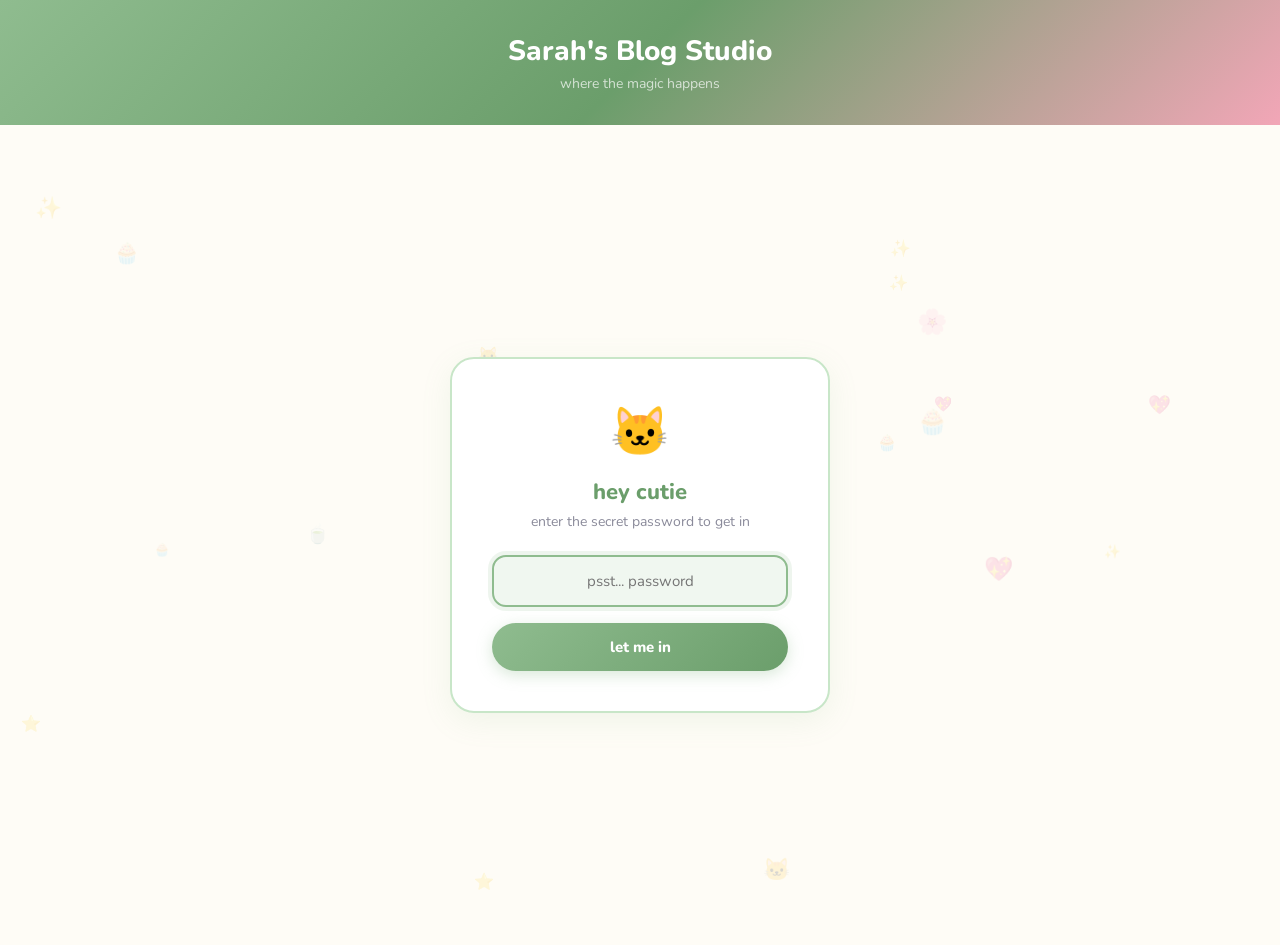
==== admin.html @ 0f9eb3f4 "Add admin CMS with AI-enhanced blog publishing Admin page with login gate, Quill editor, Claude-powe" ====
<!DOCTYPE html>
<html lang="en">
<head>
    <meta charset="UTF-8">
    <meta name="viewport" content="width=device-width, initial-scale=1.0">
    <title>Sarah's Blog Studio</title>
    <meta name="robots" content="noindex, nofollow">
    <link rel="preconnect" href="https://fonts.googleapis.com">
    <link rel="preconnect" href="https://fonts.gstatic.com" crossorigin>
    <link href="https://fonts.googleapis.com/css2?family=Nunito:wght@400;600;700;800&family=Playfair+Display:ital,wght@0,700;1,700&display=swap" rel="stylesheet">
    <link href="https://cdn.quilljs.com/1.3.7/quill.snow.css" rel="stylesheet">
    <style>
        :root {
            --matcha: #8fbc8f;
            --matcha-dark: #6b9e6b;
            --matcha-light: #c8e6c8;
            --matcha-cream: #f0f7f0;
            --pink: #f2a6b7;
            --pink-light: #fce4ec;
            --pink-dark: #e88da1;
            --cream: #fefcf6;
            --lavender: #d4c5f9;
            --lavender-light: #ede7fb;
            --text: #4a4a5a;
            --text-light: #8a8a9a;
            --white: #ffffff;
            --border: #e8e0d8;
            --font: 'Nunito', sans-serif;
        }
        * { margin: 0; padding: 0; box-sizing: border-box; }
        body {
            font-family: var(--font); background: var(--cream); color: var(--text);
            min-height: 100vh; overflow-x: hidden;
        }

        /* Sparkles */
        .sparkle {
            position: fixed; pointer-events: none; z-index: 9999;
            animation: sparkle-fall linear forwards;
        }
        @keyframes sparkle-fall {
            0% { opacity: 1; transform: translateY(0) rotate(0deg) scale(1); }
            100% { opacity: 0; transform: translateY(120px) rotate(360deg) scale(0); }
        }
        .sparkle-bg {
            position: fixed; top: 0; left: 0; width: 100%; height: 100%;
            pointer-events: none; z-index: 0; overflow: hidden;
        }
        .sparkle-bg span {
            position: absolute; font-size: 1rem; opacity: 0.15;
            animation: float 8s ease-in-out infinite;
        }
        @keyframes float {
            0%, 100% { transform: translateY(0) rotate(0deg); }
            50% { transform: translateY(-20px) rotate(10deg); }
        }

        /* Header */
        .admin-header {
            background: linear-gradient(135deg, var(--matcha) 0%, var(--matcha-dark) 50%, var(--pink) 100%);
            padding: 2rem 0; text-align: center; position: relative; z-index: 1;
        }
        .admin-header h1 {
            font-size: 1.75rem; color: var(--white); font-weight: 800;
        }
        .admin-header p { color: rgba(255,255,255,0.7); font-size: 0.875rem; margin-top: 0.25rem; }

        /* Steps */
        .steps {
            display: flex; justify-content: center; gap: 1.5rem;
            padding: 1.25rem 0; background: var(--white);
            border-bottom: 2px dashed var(--matcha-light); position: relative; z-index: 1;
        }
        .step-indicator {
            display: flex; align-items: center; gap: 0.5rem;
            font-size: 0.8125rem; font-weight: 700; color: var(--text-light);
            transition: all 0.4s ease;
        }
        .step-indicator.active { color: var(--matcha-dark); transform: scale(1.05); }
        .step-indicator.done { color: var(--pink-dark); }
        .step-num {
            width: 32px; height: 32px; border-radius: 50%;
            display: flex; align-items: center; justify-content: center;
            font-size: 0.9rem; transition: all 0.4s ease;
            background: var(--matcha-cream); color: var(--text-light);
        }
        .step-indicator.active .step-num {
            background: var(--matcha); color: var(--white);
            box-shadow: 0 0 12px rgba(143,188,143,0.5);
            animation: pulse-glow 2s ease-in-out infinite;
        }
        .step-indicator.done .step-num {
            background: var(--pink); color: var(--white);
        }
        @keyframes pulse-glow {
            0%, 100% { box-shadow: 0 0 12px rgba(143,188,143,0.3); }
            50% { box-shadow: 0 0 20px rgba(143,188,143,0.6); }
        }

        /* Form */
        .admin-form {
            max-width: 800px; margin: 2rem auto; padding: 0 1.5rem;
            position: relative; z-index: 1;
            animation: slide-up 0.5s ease-out;
        }
        @keyframes slide-up {
            from { opacity: 0; transform: translateY(20px); }
            to { opacity: 1; transform: translateY(0); }
        }

        .form-group { margin-bottom: 1.5rem; }
        .form-group label {
            display: block; font-size: 0.8125rem; font-weight: 800;
            color: var(--matcha-dark); text-transform: uppercase;
            letter-spacing: 0.08em; margin-bottom: 0.5rem;
        }
        .form-group input,
        .form-group textarea,
        .form-group select {
            width: 100%; padding: 0.85rem 1rem;
            border: 2px solid var(--border); border-radius: 14px;
            font-family: var(--font); font-size: 0.9375rem;
            color: var(--text); background: var(--white);
            transition: all 0.3s ease;
        }
        .form-group input:focus,
        .form-group textarea:focus {
            outline: none; border-color: var(--matcha);
            box-shadow: 0 0 0 4px rgba(143,188,143,0.15);
        }
        .form-group textarea { min-height: 80px; resize: vertical; }
        .form-group .hint { font-size: 0.75rem; color: var(--text-light); margin-top: 0.35rem; }

        .form-row { display: grid; grid-template-columns: 1fr 1fr; gap: 1rem; }

        /* Toggle */
        .toggle-group { display: flex; align-items: center; gap: 0.75rem; }
        .toggle { position: relative; width: 48px; height: 26px; }
        .toggle input { opacity: 0; width: 0; height: 0; }
        .toggle-slider {
            position: absolute; cursor: pointer; inset: 0;
            background: var(--border); border-radius: 100px; transition: 0.3s;
        }
        .toggle-slider::before {
            content: ''; position: absolute; height: 20px; width: 20px;
            left: 3px; bottom: 3px; background: var(--white);
            border-radius: 50%; transition: 0.3s;
            box-shadow: 0 2px 4px rgba(0,0,0,0.1);
        }
        .toggle input:checked + .toggle-slider { background: var(--pink); }
        .toggle input:checked + .toggle-slider::before { transform: translateX(22px); }
        .toggle-label { font-size: 0.875rem; font-weight: 700; color: var(--text); }

        /* Quill */
        .ql-container {
            font-family: var(--font); font-size: 1rem;
            min-height: 300px; border-radius: 0 0 14px 14px;
            border: 2px solid var(--border); border-top: none;
        }
        .ql-toolbar {
            border-radius: 14px 14px 0 0;
            border: 2px solid var(--border);
            background: var(--matcha-cream);
        }
        .ql-editor { min-height: 300px; }

        /* Buttons */
        .btn {
            display: inline-flex; align-items: center; justify-content: center; gap: 0.5rem;
            padding: 0.9rem 2rem; border-radius: 100px;
            font-family: var(--font); font-size: 0.9375rem;
            font-weight: 800; cursor: pointer; border: none;
            transition: all 0.3s cubic-bezier(0.34, 1.56, 0.64, 1);
            position: relative; overflow: hidden;
        }
        .btn::after {
            content: ''; position: absolute; inset: 0;
            background: linear-gradient(45deg, transparent 40%, rgba(255,255,255,0.2) 50%, transparent 60%);
            transform: translateX(-100%); transition: transform 0.6s;
        }
        .btn:hover::after { transform: translateX(100%); }

        .btn--primary {
            background: linear-gradient(135deg, var(--matcha) 0%, var(--matcha-dark) 100%);
            color: var(--white); box-shadow: 0 4px 15px rgba(143,188,143,0.35);
        }
        .btn--primary:hover {
            transform: translateY(-3px) scale(1.02);
            box-shadow: 0 8px 25px rgba(143,188,143,0.45);
        }
        .btn--primary:active { transform: translateY(-1px) scale(0.98); }
        .btn--primary:disabled { opacity: 0.5; cursor: not-allowed; transform: none !important; box-shadow: none; }

        .btn--secondary {
            background: var(--white); color: var(--text);
            border: 2px solid var(--border); box-shadow: 0 2px 8px rgba(0,0,0,0.04);
        }
        .btn--secondary:hover {
            border-color: var(--matcha); transform: translateY(-2px);
            box-shadow: 0 4px 12px rgba(0,0,0,0.06);
        }

        .btn--publish {
            background: linear-gradient(135deg, var(--pink) 0%, var(--pink-dark) 100%);
            color: var(--white); box-shadow: 0 4px 15px rgba(242,166,183,0.35);
        }
        .btn--publish:hover {
            transform: translateY(-3px) scale(1.02);
            box-shadow: 0 8px 25px rgba(242,166,183,0.45);
        }
        .btn--publish:disabled { opacity: 0.5; cursor: not-allowed; transform: none !important; box-shadow: none; }

        .form-actions { display: flex; gap: 1rem; margin-top: 2rem; margin-bottom: 3rem; }

        /* Status */
        .status {
            margin-top: 1rem; padding: 1rem 1.25rem; border-radius: 14px;
            font-size: 0.875rem; font-weight: 700; display: none;
            animation: slide-up 0.3s ease-out;
        }
        .status--success {
            display: block; background: var(--matcha-cream); color: var(--matcha-dark);
            border: 2px solid var(--matcha-light);
        }
        .status--error {
            display: block; background: var(--pink-light); color: #b5445a;
            border: 2px solid var(--pink);
        }
        .status--loading {
            display: block; background: var(--lavender-light); color: #6b5ab5;
            border: 2px solid var(--lavender);
        }
        .status--loading::before {
            content: ''; display: inline-block; width: 14px; height: 14px;
            border: 2px solid #6b5ab5; border-top-color: transparent;
            border-radius: 50%; margin-right: 0.5rem; vertical-align: middle;
            animation: spin 0.8s linear infinite;
        }
        @keyframes spin { to { transform: rotate(360deg); } }

        /* Preview */
        .preview-container {
            max-width: 1100px; margin: 2rem auto; padding: 0 1.5rem;
            position: relative; z-index: 1;
        }
        .preview-frame {
            width: 100%; height: 700px;
            border: 2px solid var(--border); border-radius: 20px;
            background: var(--white);
            box-shadow: 0 8px 30px rgba(0,0,0,0.06);
        }
        .revision-box {
            max-width: 800px; margin: 1.5rem auto; padding: 0 1.5rem;
            position: relative; z-index: 1;
        }
        .revision-box label {
            display: block; font-size: 0.8125rem; font-weight: 800;
            color: var(--matcha-dark); text-transform: uppercase;
            letter-spacing: 0.08em; margin-bottom: 0.5rem;
        }
        .revision-box textarea {
            width: 100%; padding: 0.85rem 1rem; min-height: 100px;
            border: 2px solid var(--border); border-radius: 14px;
            font-family: var(--font); font-size: 0.9375rem;
            color: var(--text); background: var(--white); resize: vertical;
        }
        .revision-box textarea:focus {
            outline: none; border-color: var(--matcha);
            box-shadow: 0 0 0 4px rgba(143,188,143,0.15);
        }
        .revision-actions {
            max-width: 800px; margin: 1rem auto 3rem; padding: 0 1.5rem;
            display: flex; gap: 1rem; align-items: center;
            position: relative; z-index: 1;
        }
        .revision-actions .spacer { flex: 1; }

        /* Published */
        .published-box {
            max-width: 500px; margin: 4rem auto; padding: 3rem;
            background: var(--white); border-radius: 24px;
            border: 2px solid var(--matcha-light); text-align: center;
            box-shadow: 0 8px 30px rgba(143,188,143,0.12);
            animation: pop-in 0.5s cubic-bezier(0.34, 1.56, 0.64, 1);
            position: relative; z-index: 1;
        }
        @keyframes pop-in {
            from { opacity: 0; transform: scale(0.8); }
            to { opacity: 1; transform: scale(1); }
        }
        .published-box .pub-emoji { font-size: 3rem; margin-bottom: 1rem; }
        .published-box h2 {
            font-family: var(--font); font-size: 1.5rem;
            color: var(--matcha-dark); font-weight: 800; margin-bottom: 0.5rem;
        }
        .published-box p { color: var(--text-light); margin-bottom: 1rem; line-height: 1.7; }
        .published-box a { color: var(--pink-dark); font-weight: 700; text-decoration: underline; }

        /* Login Gate */
        .login-gate {
            display: flex; align-items: center; justify-content: center;
            min-height: calc(100vh - 80px); position: relative; z-index: 1;
        }
        .login-box {
            max-width: 380px; width: 100%; padding: 2.5rem;
            background: var(--white); border-radius: 24px;
            border: 2px solid var(--matcha-light); text-align: center;
            box-shadow: 0 8px 30px rgba(143,188,143,0.12);
            animation: pop-in 0.6s cubic-bezier(0.34, 1.56, 0.64, 1);
        }
        .login-box .login-emoji { font-size: 3rem; margin-bottom: 0.75rem; }
        .login-box h2 {
            font-family: var(--font); font-size: 1.375rem;
            color: var(--matcha-dark); font-weight: 800; margin-bottom: 0.35rem;
        }
        .login-box p { color: var(--text-light); font-size: 0.875rem; margin-bottom: 1.5rem; }
        .login-box input {
            width: 100%; padding: 0.85rem 1rem; margin-bottom: 1rem;
            border: 2px solid var(--border); border-radius: 14px;
            font-family: var(--font); font-size: 0.9375rem;
            color: var(--text); background: var(--matcha-cream); text-align: center;
            transition: all 0.3s;
        }
        .login-box input:focus {
            outline: none; border-color: var(--matcha);
            box-shadow: 0 0 0 4px rgba(143,188,143,0.15);
        }
        .login-error {
            font-size: 0.8125rem; color: #b5445a; margin-bottom: 1rem;
            display: none; font-weight: 700;
            animation: shake 0.4s ease;
        }
        @keyframes shake {
            0%, 100% { transform: translateX(0); }
            25% { transform: translateX(-6px); }
            75% { transform: translateX(6px); }
        }

        .app-content { display: none; }

        /* Manage Posts */
        .manage-section {
            max-width: 800px; margin: 0 auto 3rem; padding: 0 1.5rem;
            position: relative; z-index: 1;
        }
        .manage-toggle {
            display: flex; align-items: center; gap: 0.5rem;
            font-size: 0.875rem; font-weight: 800; color: var(--text-light);
            cursor: pointer; background: none; border: none;
            font-family: var(--font); padding: 0.5rem 0;
            transition: color 0.3s;
        }
        .manage-toggle:hover { color: var(--pink-dark); }
        .manage-toggle .arrow { transition: transform 0.3s; display: inline-block; }
        .manage-toggle.open .arrow { transform: rotate(90deg); }
        .manage-panel { display: none; margin-top: 1rem; }
        .manage-panel.open { display: block; animation: slide-up 0.3s ease-out; }
        .post-list { list-style: none; }
        .post-item {
            display: flex; align-items: center; justify-content: space-between;
            padding: 0.85rem 1.25rem; margin-bottom: 0.5rem;
            background: var(--white); border: 2px solid var(--border);
            border-radius: 14px; transition: all 0.2s;
        }
        .post-item:hover { border-color: var(--pink); }
        .post-item__name {
            font-size: 0.875rem; font-weight: 700; color: var(--text);
        }
        .post-item__delete {
            background: none; border: none; cursor: pointer;
            font-size: 0.8rem; font-weight: 800; color: var(--text-light);
            font-family: var(--font); padding: 0.4rem 0.8rem;
            border-radius: 100px; transition: all 0.3s;
        }
        .post-item__delete:hover {
            background: var(--pink-light); color: #b5445a;
        }
        .manage-status {
            margin-top: 0.75rem; font-size: 0.8125rem;
            font-weight: 700; color: var(--text-light);
        }

        @media (max-width: 640px) {
            .form-row { grid-template-columns: 1fr; }
            .admin-form, .revision-box, .revision-actions { padding: 0 1rem; }
            .steps { gap: 0.75rem; padding: 1rem 0.5rem; }
            .step-indicator span:not(.step-num) { display: none; }
            .preview-frame { height: 500px; }
            .login-box { margin: 0 1rem; }
        }
    </style>
</head>
<body>

<!-- Floating sparkle background -->
<div class="sparkle-bg" id="sparkle-bg"></div>

<header class="admin-header">
    <h1>Sarah's Blog Studio</h1>
    <p>where the magic happens</p>
</header>

<!-- Login Gate -->
<div id="login-gate" class="login-gate">
    <div class="login-box">
        <div class="login-emoji">🐱</div>
        <h2>hey cutie</h2>
        <p>enter the secret password to get in</p>
        <input type="password" id="login-password" placeholder="psst... password" autofocus>
        <p class="login-error" id="login-error">nope, try again bestie</p>
        <button class="btn btn--primary" id="loginBtn" style="width:100%;">let me in</button>
    </div>
</div>

<!-- App (hidden until login) -->
<div class="app-content" id="app-content">

<div class="steps">
    <div class="step-indicator active" id="step1-ind">
        <span class="step-num">🍵</span>
        <span>Write</span>
    </div>
    <div class="step-indicator" id="step2-ind">
        <span class="step-num">🧁</span>
        <span>Preview &amp; Revise</span>
    </div>
    <div class="step-indicator" id="step3-ind">
        <span class="step-num">✨</span>
        <span>Published</span>
    </div>
</div>

<!-- STEP 1: Input Form -->
<div id="step-form" class="admin-form">
    <div class="form-group">
        <label for="title">article title 🍵</label>
        <input type="text" id="title" placeholder="e.g., Why Internal Controls Matter More Than Ever">
    </div>

    <div class="form-row">
        <div class="form-group">
            <label for="slug">url slug 🔗</label>
            <input type="text" id="slug" placeholder="auto-generated-from-title">
            <p class="hint">Auto-generated from title. Edit if needed.</p>
        </div>
        <div class="form-group">
            <label for="date">date 📅</label>
            <input type="text" id="date" placeholder="e.g., March 2026 or 2026">
        </div>
    </div>

    <div class="form-group">
        <label>article content 🐱</label>
        <div id="editor"></div>
    </div>

    <div class="form-group">
        <div class="toggle-group">
            <label class="toggle">
                <input type="checkbox" id="featured">
                <span class="toggle-slider"></span>
            </label>
            <span class="toggle-label">⭐ Mark as Featured</span>
        </div>
    </div>

    <div class="form-actions">
        <button class="btn btn--primary" id="generateBtn">✨ Generate Preview</button>
    </div>

    <div id="generate-status" class="status"></div>
</div>

<!-- STEP 2: Preview & Revise -->
<div id="step-preview" style="display:none;">
    <div class="preview-container">
        <iframe id="preview-frame" class="preview-frame"></iframe>
    </div>

    <div class="revision-box">
        <label for="excerpt">excerpt (auto-generated — edit if u want) 📝</label>
        <textarea id="excerpt" rows="2" placeholder="Summary for the blog listing page..."></textarea>
        <br><br>
        <label for="metaDesc">meta description (auto-generated) 🔍</label>
        <textarea id="metaDesc" rows="2" placeholder="SEO description for search engines..."></textarea>
        <br><br>
        <label for="feedback">request changes 🧁</label>
        <textarea id="feedback" placeholder="e.g., &quot;Move the stats banner lower&quot;, &quot;Change the bar chart title&quot;, &quot;Add a blockquote after paragraph 3&quot;..."></textarea>
    </div>

    <div class="revision-actions">
        <button class="btn btn--secondary" id="backBtn">← Back</button>
        <button class="btn btn--primary" id="reviseBtn">🔄 Revise</button>
        <span class="spacer"></span>
        <button class="btn btn--publish" id="publishBtn">🚀 Publish</button>
    </div>

    <div id="revise-status" class="status" style="max-width:800px;margin:0 auto 2rem;padding-left:1.5rem;padding-right:1.5rem;"></div>
</div>

<!-- STEP 3: Published -->
<div id="step-published" style="display:none;">
    <div class="published-box">
        <div class="pub-emoji">🎉🐱✨</div>
        <h2>yay it's live!</h2>
        <p>your article is being deployed right meow. give it about 30 seconds.</p>
        <p id="published-link"></p>
        <br>
        <button class="btn btn--primary" id="newPostBtn">🍵 Write Another</button>
    </div>
</div>

<!-- Manage Posts -->
<div class="manage-section" id="manage-section">
    <button class="manage-toggle" id="manageToggle">
        <span class="arrow">▶</span> 🗑️ Manage Existing Posts
    </button>
    <div class="manage-panel" id="managePanel">
        <ul class="post-list" id="postList"></ul>
        <p class="manage-status" id="manage-status"></p>
    </div>
</div>

</div><!-- /app-content -->

<script src="https://cdn.quilljs.com/1.3.7/quill.min.js"></script>
<script>
// Floating background sparkles
(function() {
    var bg = document.getElementById('sparkle-bg');
    var icons = ['✨','🐱','🍵','🧁','💖','🌸','⭐','🎀'];
    for (var i = 0; i < 25; i++) {
        var s = document.createElement('span');
        s.textContent = icons[Math.floor(Math.random() * icons.length)];
        s.style.left = Math.random() * 100 + '%';
        s.style.top = Math.random() * 100 + '%';
        s.style.animationDelay = (Math.random() * 8) + 's';
        s.style.animationDuration = (6 + Math.random() * 6) + 's';
        s.style.fontSize = (0.8 + Math.random() * 0.8) + 'rem';
        bg.appendChild(s);
    }
})();

// Click sparkle burst
document.addEventListener('click', function(e) {
    var icons = ['✨','💖','⭐','🌸'];
    for (var i = 0; i < 5; i++) {
        var s = document.createElement('span');
        s.className = 'sparkle';
        s.textContent = icons[Math.floor(Math.random() * icons.length)];
        s.style.left = (e.clientX + (Math.random() - 0.5) * 40) + 'px';
        s.style.top = (e.clientY + (Math.random() - 0.5) * 40) + 'px';
        s.style.fontSize = (0.7 + Math.random() * 0.6) + 'rem';
        s.style.animationDuration = (0.6 + Math.random() * 0.8) + 's';
        document.body.appendChild(s);
        setTimeout(function(el) { el.remove(); }, 1500, s);
    }
});

var quill = new Quill('#editor', {
    theme: 'snow',
    placeholder: 'paste or write your article content here...',
    modules: {
        toolbar: [
            [{ header: [2, 3, false] }],
            ['bold', 'italic'],
            [{ list: 'ordered' }, { list: 'bullet' }],
            ['blockquote'],
            ['clean']
        ]
    }
});

// State
var currentBodyHtml = '';
var adminPassword = '';

// Login gate
document.getElementById('loginBtn').addEventListener('click', doLogin);
document.getElementById('login-password').addEventListener('keydown', function(e) {
    if (e.key === 'Enter') doLogin();
});

async function doLogin() {
    var pw = document.getElementById('login-password').value;
    var errEl = document.getElementById('login-error');
    var btn = document.getElementById('loginBtn');
    if (!pw) return;

    btn.disabled = true;
    btn.textContent = '🐱 checking...';
    errEl.style.display = 'none';

    try {
        var res = await fetch('/api/login', {
            method: 'POST',
            headers: { 'Content-Type': 'application/json' },
            body: JSON.stringify({ password: pw })
        });

        if (res.ok) {
            adminPassword = pw;
            document.getElementById('login-gate').style.display = 'none';
            document.getElementById('app-content').style.display = 'block';
        } else {
            errEl.style.display = '';
            document.getElementById('login-password').value = '';
            document.getElementById('login-password').focus();
        }
    } catch (err) {
        errEl.textContent = 'connection error, try again babe';
        errEl.style.display = '';
    }

    btn.disabled = false;
    btn.textContent = 'let me in';
}

// Auto-generate slug
document.getElementById('title').addEventListener('input', function(e) {
    document.getElementById('slug').value = e.target.value
        .toLowerCase()
        .replace(/[^a-z0-9\s-]/g, '')
        .replace(/\s+/g, '-')
        .replace(/-+/g, '-')
        .replace(/^-|-$/g, '')
        .substring(0, 60);
});

// Show/hide steps
function showStep(step) {
    document.getElementById('step-form').style.display = step === 1 ? '' : 'none';
    document.getElementById('step-preview').style.display = step === 2 ? '' : 'none';
    document.getElementById('step-published').style.display = step === 3 ? '' : 'none';

    var s1 = document.getElementById('step1-ind');
    var s2 = document.getElementById('step2-ind');
    var s3 = document.getElementById('step3-ind');

    s1.className = 'step-indicator' + (step === 1 ? ' active' : ' done');
    s2.className = 'step-indicator' + (step === 2 ? ' active' : (step > 2 ? ' done' : ''));
    s3.className = 'step-indicator' + (step === 3 ? ' active' : '');
    window.scrollTo({ top: 0, behavior: 'smooth' });
}

// Build preview HTML for iframe
function buildPreviewHtml(bodyContent) {
    var title = document.getElementById('title').value.trim();
    var date = document.getElementById('date').value.trim();
    var excerpt = (document.getElementById('excerpt').value || '').trim();

    return '<!DOCTYPE html><html lang="en"><head>' +
        '<meta charset="UTF-8"><meta name="viewport" content="width=device-width, initial-scale=1.0">' +
        '<link rel="preconnect" href="https://fonts.googleapis.com">' +
        '<link rel="preconnect" href="https://fonts.gstatic.com" crossorigin>' +
        '<link href="https://fonts.googleapis.com/css2?family=DM+Sans:wght@400;500;600;700&family=Playfair+Display:ital,wght@0,700;0,800;0,900;1,700&display=swap" rel="stylesheet">' +
        '<link rel="stylesheet" href="/styles.css">' +
        '<link rel="stylesheet" href="/blog.css">' +
        '</head><body>' +
        '<header class="article-header">' +
        '<div class="container">' +
        '<span class="article-header__date">' + date + '</span>' +
        '<h1 class="article-header__title">' + title + '</h1>' +
        '<p class="article-header__subtitle">' + excerpt + '</p>' +
        '</div></header>' +
        '<article class="article"><div class="container article__container">' +
        bodyContent +
        '</div></article>' +
        '<script>' +
        'var observer = new IntersectionObserver(function(entries) {' +
        '  entries.forEach(function(entry) {' +
        '    if (entry.isIntersecting) { entry.target.classList.add("animated"); observer.unobserve(entry.target); }' +
        '  });' +
        '}, { threshold: 0.3 });' +
        'document.querySelectorAll(".stat-ring, .bar-chart").forEach(function(el) { observer.observe(el); });' +
        '<\/script>' +
        '</body></html>';
}

function updatePreview() {
    var iframe = document.getElementById('preview-frame');
    iframe.srcdoc = buildPreviewHtml(currentBodyHtml);
}

// STEP 1: Generate Preview
document.getElementById('generateBtn').addEventListener('click', async function() {
    var btn = this;
    var statusEl = document.getElementById('generate-status');

    var password = adminPassword;
    var title = document.getElementById('title').value.trim();
    var content = quill.root.innerHTML;

    if (!title || !content || content === '<p><br></p>') {
        statusEl.className = 'status status--error';
        statusEl.textContent = '🐱 fill in the title and content first!';
        return;
    }

    var slug = document.getElementById('slug').value.trim();
    var date = document.getElementById('date').value.trim();

    if (!slug || !date) {
        statusEl.className = 'status status--error';
        statusEl.textContent = '🐱 need the slug and date too!';
        return;
    }

    btn.disabled = true;
    btn.textContent = '✨ generating...';
    statusEl.className = 'status status--loading';
    statusEl.textContent = 'sprinkling visual magic on your content... hang tight 🍵';

    try {
        var res = await fetch('/api/generate', {
            method: 'POST',
            headers: { 'Content-Type': 'application/json' },
            body: JSON.stringify({ password: password, title: title, content: content })
        });

        var data = await res.json();

        if (res.ok) {
            currentBodyHtml = data.html;
            if (data.excerpt) document.getElementById('excerpt').value = data.excerpt;
            if (data.metaDescription) document.getElementById('metaDesc').value = data.metaDescription;
            statusEl.className = 'status';
            statusEl.style.display = 'none';
            updatePreview();
            showStep(2);
        } else {
            statusEl.className = 'status status--error';
            statusEl.textContent = '😿 ' + (data.error || 'something went wrong, try again!');
        }
    } catch (err) {
        statusEl.className = 'status status--error';
        statusEl.textContent = '😿 network error — check your connection babe';
    }

    btn.disabled = false;
    btn.textContent = '✨ Generate Preview';
});

// STEP 2: Back to Edit
document.getElementById('backBtn').addEventListener('click', function() {
    showStep(1);
});

// STEP 2: Revise
document.getElementById('reviseBtn').addEventListener('click', async function() {
    var btn = this;
    var statusEl = document.getElementById('revise-status');
    var feedback = document.getElementById('feedback').value.trim();

    if (!feedback) {
        statusEl.className = 'status status--error';
        statusEl.textContent = '🐱 tell me what to change!';
        return;
    }

    var password = adminPassword;

    btn.disabled = true;
    btn.textContent = '🔄 revising...';
    statusEl.className = 'status status--loading';
    statusEl.textContent = 'making your changes... ✨';

    try {
        var res = await fetch('/api/revise', {
            method: 'POST',
            headers: { 'Content-Type': 'application/json' },
            body: JSON.stringify({ password: password, currentHtml: currentBodyHtml, feedback: feedback })
        });

        var data = await res.json();

        if (res.ok) {
            currentBodyHtml = data.html;
            updatePreview();
            document.getElementById('feedback').value = '';
            statusEl.className = 'status status--success';
            statusEl.textContent = '🎉 changes applied! check the preview above';
        } else {
            statusEl.className = 'status status--error';
            statusEl.textContent = '😿 ' + (data.error || 'revision failed, try again!');
        }
    } catch (err) {
        statusEl.className = 'status status--error';
        statusEl.textContent = '😿 network error — try again';
    }

    btn.disabled = false;
    btn.textContent = '🔄 Revise';
});

// STEP 2: Publish
document.getElementById('publishBtn').addEventListener('click', async function() {
    var btn = this;
    var statusEl = document.getElementById('revise-status');

    var password = adminPassword;
    var title = document.getElementById('title').value.trim();
    var slug = document.getElementById('slug').value.trim();
    var date = document.getElementById('date').value.trim();
    var excerpt = document.getElementById('excerpt').value.trim();
    var metaDescription = document.getElementById('metaDesc').value.trim() || excerpt;
    var featured = document.getElementById('featured').checked;

    btn.disabled = true;
    btn.textContent = '🚀 publishing...';
    statusEl.className = 'status status--loading';
    statusEl.textContent = 'pushing to the world... 🌍✨';

    try {
        var res = await fetch('/api/publish', {
            method: 'POST',
            headers: { 'Content-Type': 'application/json' },
            body: JSON.stringify({
                password: password,
                title: title,
                slug: slug,
                date: date,
                metaDescription: metaDescription,
                excerpt: excerpt,
                content: currentBodyHtml,
                featured: featured
            })
        });

        var data = await res.json();

        if (res.ok) {
            document.getElementById('published-link').innerHTML =
                '<a href="' + data.url + '" target="_blank">view your article →</a>';
            showStep(3);
        } else {
            statusEl.className = 'status status--error';
            statusEl.textContent = '😿 ' + (data.error || 'publish failed, try again!');
        }
    } catch (err) {
        statusEl.className = 'status status--error';
        statusEl.textContent = '😿 network error — try again';
    }

    btn.disabled = false;
    btn.textContent = '🚀 Publish';
});

// Manage Posts
document.getElementById('manageToggle').addEventListener('click', function() {
    var panel = document.getElementById('managePanel');
    var btn = this;
    var isOpen = panel.classList.contains('open');

    if (isOpen) {
        panel.classList.remove('open');
        btn.classList.remove('open');
    } else {
        panel.classList.add('open');
        btn.classList.add('open');
        loadPosts();
    }
});

async function loadPosts() {
    var listEl = document.getElementById('postList');
    var statusEl = document.getElementById('manage-status');
    listEl.innerHTML = '';
    statusEl.textContent = '🐱 loading posts...';

    try {
        var res = await fetch('/api/list-posts', {
            method: 'POST',
            headers: { 'Content-Type': 'application/json' },
            body: JSON.stringify({ password: adminPassword })
        });
        var data = await res.json();

        if (!res.ok) { statusEl.textContent = '😿 ' + data.error; return; }

        if (data.posts.length === 0) {
            statusEl.textContent = 'no posts yet!';
            return;
        }

        statusEl.textContent = '';
        data.posts.forEach(function(post) {
            var li = document.createElement('li');
            li.className = 'post-item';
            li.innerHTML = '<span class="post-item__name">📄 ' + post.slug + '</span>' +
                '<button class="post-item__delete" data-slug="' + post.slug + '">delete 🗑️</button>';
            listEl.appendChild(li);
        });

        listEl.querySelectorAll('.post-item__delete').forEach(function(btn) {
            btn.addEventListener('click', function() { deletePost(this.dataset.slug); });
        });
    } catch (err) {
        statusEl.textContent = '😿 failed to load posts';
    }
}

async function deletePost(slug) {
    if (!confirm('delete "' + slug + '"? this can\'t be undone! 🫣')) return;

    var statusEl = document.getElementById('manage-status');
    statusEl.textContent = '🗑️ deleting ' + slug + '...';

    try {
        var res = await fetch('/api/delete-post', {
            method: 'POST',
            headers: { 'Content-Type': 'application/json' },
            body: JSON.stringify({ password: adminPassword, slug: slug })
        });
        var data = await res.json();

        if (res.ok) {
            statusEl.textContent = '✨ "' + slug + '" deleted!';
            loadPosts();
        } else {
            statusEl.textContent = '😿 ' + (data.error || 'failed to delete');
        }
    } catch (err) {
        statusEl.textContent = '😿 network error';
    }
}

// STEP 3: New Post
document.getElementById('newPostBtn').addEventListener('click', function() {
    document.getElementById('title').value = '';
    document.getElementById('slug').value = '';
    document.getElementById('date').value = '';
    document.getElementById('excerpt').value = '';
    document.getElementById('metaDesc').value = '';
    document.getElementById('featured').checked = false;
    document.getElementById('feedback').value = '';
    quill.setContents([]);
    currentBodyHtml = '';
    document.getElementById('generate-status').style.display = 'none';
    document.getElementById('revise-status').style.display = 'none';
    showStep(1);
});
</script>

</body>
</html>
---- styles.css ----
/* ========================================
   Sarah Eileen Mehta - Professional Portfolio
   Color: Navy + Gold | Type: Playfair + DM Sans
   ======================================== */

/* --- Variables --- */
:root {
    --navy:       #0f1b2d;
    --navy-light: #1a2d4a;
    --navy-mid:   #243b5e;
    --gold:       #c9a84c;
    --gold-light: #dfc06a;
    --gold-pale:  #f5ecd4;
    --white:      #ffffff;
    --off-white:  #f8f7f4;
    --gray-100:   #f0eeeb;
    --gray-200:   #e0ddd8;
    --gray-400:   #9e9a93;
    --gray-600:   #6b6760;
    --gray-800:   #3d3a35;
    --text:       #2c2924;
    --text-light: #5c5750;
    --font-body:  'DM Sans', system-ui, -apple-system, sans-serif;
    --font-head:  'Playfair Display', Georgia, 'Times New Roman', serif;
    --max-width:  1200px;
    --section-py: clamp(4.5rem, 8vw, 7rem);
    --transition: 0.35s cubic-bezier(0.25, 0.46, 0.45, 0.94);
}

/* --- Reset --- */
*, *::before, *::after { box-sizing: border-box; margin: 0; padding: 0; }
html { scroll-behavior: smooth; -webkit-text-size-adjust: 100%; }
body {
    font-family: var(--font-body);
    font-size: 1rem;
    line-height: 1.7;
    color: var(--text);
    background: var(--white);
    -webkit-font-smoothing: antialiased;
    -moz-osx-font-smoothing: grayscale;
    overflow-x: hidden;
}
img { max-width: 100%; height: auto; display: block; }
a { color: inherit; text-decoration: none; }
ul { list-style: none; }
strong { font-weight: 600; }

/* --- Utilities --- */
.container { width: 90%; max-width: var(--max-width); margin: 0 auto; }
.accent { color: var(--gold); }
.section { padding: var(--section-py) 0; }

/* --- Fade In --- */
.fade-in {
    opacity: 0;
    transform: translateY(28px);
    transition: opacity 0.7s var(--transition), transform 0.7s var(--transition);
}
.fade-in.visible { opacity: 1; transform: translateY(0); }

/* ============ NAVIGATION ============ */
.nav {
    position: fixed; top: 0; left: 0; right: 0; z-index: 1000;
    padding: 1.25rem 0;
    transition: background var(--transition), padding var(--transition), box-shadow var(--transition), transform 0.3s ease;
}
.nav--scrolled {
    background: rgba(15, 27, 45, 0.97);
    backdrop-filter: blur(12px);
    -webkit-backdrop-filter: blur(12px);
    padding: 0.75rem 0;
    box-shadow: 0 2px 24px rgba(0,0,0,0.15);
}
.nav--hidden { transform: translateY(-100%); }
.nav__container {
    width: 90%; max-width: var(--max-width); margin: 0 auto;
    display: flex; align-items: center; justify-content: space-between;
}
.nav__logo {
    font-family: var(--font-head); font-size: 1.5rem; font-weight: 800;
    color: var(--white); letter-spacing: -0.02em;
}
.nav__logo-accent { color: var(--gold); }
.nav__links {
    display: flex; align-items: center; gap: 2rem;
}
.nav__links a {
    font-size: 0.875rem; font-weight: 500; color: rgba(255,255,255,0.75);
    transition: color var(--transition); letter-spacing: 0.01em;
}
.nav__links a:hover { color: var(--white); }
.nav__cta {
    background: var(--gold) !important; color: var(--navy) !important;
    padding: 0.55rem 1.25rem; border-radius: 6px; font-weight: 600 !important;
    transition: background var(--transition), transform var(--transition) !important;
}
.nav__cta:hover { background: var(--gold-light) !important; transform: translateY(-1px); }

/* Mobile Toggle */
.nav__toggle { display: none; flex-direction: column; gap: 5px; background: none; border: none; cursor: pointer; padding: 4px; }
.nav__toggle span { width: 24px; height: 2px; background: var(--white); border-radius: 2px; transition: var(--transition); }
.nav__toggle--active span:nth-child(1) { transform: translateY(7px) rotate(45deg); }
.nav__toggle--active span:nth-child(2) { opacity: 0; }
.nav__toggle--active span:nth-child(3) { transform: translateY(-7px) rotate(-45deg); }

/* ============ HERO ============ */
.hero {
    background: linear-gradient(135deg, var(--navy) 0%, var(--navy-light) 50%, var(--navy-mid) 100%);
    min-height: 100vh; display: flex; align-items: center;
    padding: 7rem 0 4rem;
    position: relative; overflow: hidden;
}
.hero::before {
    content: ''; position: absolute; top: -40%; right: -20%;
    width: 700px; height: 700px; border-radius: 50%;
    background: radial-gradient(circle, rgba(201,168,76,0.08) 0%, transparent 70%);
    pointer-events: none;
}
.hero::after {
    content: ''; position: absolute; bottom: -30%; left: -15%;
    width: 500px; height: 500px; border-radius: 50%;
    background: radial-gradient(circle, rgba(201,168,76,0.05) 0%, transparent 70%);
    pointer-events: none;
}
.hero__container {
    width: 90%; max-width: var(--max-width); margin: 0 auto;
    display: grid; grid-template-columns: 1fr 1fr; gap: 4rem; align-items: center;
}
.hero__content { position: relative; z-index: 1; }
.hero__label {
    font-size: 0.8125rem; font-weight: 600; letter-spacing: 0.15em; text-transform: uppercase;
    color: var(--gold); margin-bottom: 1rem;
}
.hero__title {
    font-family: var(--font-head); font-size: clamp(2.75rem, 5.5vw, 4.5rem);
    font-weight: 800; line-height: 1.05; color: var(--white); margin-bottom: 1.25rem;
    letter-spacing: -0.02em;
}
.hero__title-accent { color: var(--gold); font-style: italic; }
.hero__subtitle {
    font-size: 1.1rem; line-height: 1.7; color: rgba(255,255,255,0.7);
    max-width: 520px; margin-bottom: 2rem;
}
.hero__subtitle em { font-style: italic; color: rgba(255,255,255,0.9); }
.hero__actions { display: flex; gap: 1rem; flex-wrap: wrap; margin-bottom: 2.5rem; }

/* Buttons */
.btn {
    display: inline-flex; align-items: center; justify-content: center;
    padding: 0.8rem 1.75rem; border-radius: 6px; font-size: 0.9375rem;
    font-weight: 600; font-family: var(--font-body); cursor: pointer;
    transition: all var(--transition); border: none; letter-spacing: 0.01em;
}
.btn--primary { background: var(--gold); color: var(--navy); }
.btn--primary:hover { background: var(--gold-light); transform: translateY(-2px); box-shadow: 0 8px 24px rgba(201,168,76,0.3); }
.btn--ghost { background: transparent; color: var(--white); border: 1.5px solid rgba(255,255,255,0.25); }
.btn--ghost:hover { border-color: rgba(255,255,255,0.5); background: rgba(255,255,255,0.05); }

/* Hero Clients Bar */
.hero__clients-bar {
    display: flex; align-items: center; gap: 0.75rem;
    padding-top: 1.5rem; border-top: 1px solid rgba(255,255,255,0.1);
}
.hero__clients-label {
    font-size: 0.75rem; text-transform: uppercase; letter-spacing: 0.1em;
    color: rgba(255,255,255,0.4); font-weight: 500; margin-right: 0.25rem;
}
.hero__client {
    font-size: 0.8125rem; font-weight: 600; color: rgba(255,255,255,0.55);
    letter-spacing: 0.02em;
}
.hero__client-dot {
    width: 3px; height: 3px; border-radius: 50%; background: rgba(255,255,255,0.3);
}

/* Hero Image */
.hero__image-col { display: flex; justify-content: center; position: relative; z-index: 1; }
.hero__image-wrapper { position: relative; width: 100%; max-width: 420px; }
.hero__image {
    width: 100%; aspect-ratio: 1; object-fit: cover; object-position: center top;
    border-radius: 16px; position: relative; z-index: 2;
    box-shadow: 0 24px 64px rgba(0,0,0,0.3);
}
.hero__image-frame {
    position: absolute; top: 16px; left: 16px; right: -16px; bottom: -16px;
    border: 2px solid var(--gold); border-radius: 16px; z-index: 1; opacity: 0.4;
}

/* ============ SECTIONS ============ */
.section__header { text-align: center; margin-bottom: 3.5rem; }
.section__label {
    display: inline-block; font-size: 0.75rem; font-weight: 600;
    letter-spacing: 0.2em; text-transform: uppercase; color: var(--gold);
    margin-bottom: 0.75rem;
    background: var(--gold-pale); padding: 0.3rem 1rem; border-radius: 100px;
}
.section__title {
    font-family: var(--font-head); font-size: clamp(2rem, 4vw, 3rem);
    font-weight: 800; line-height: 1.15; color: var(--navy); letter-spacing: -0.02em;
}
.section__subtitle {
    font-size: 1.05rem; color: var(--text-light); max-width: 560px; margin: 1rem auto 0;
    line-height: 1.7;
}

/* ============ ABOUT ============ */
.about { background: var(--off-white); }
.about__grid { display: grid; grid-template-columns: 1fr 1fr; gap: 3.5rem; align-items: start; }
.about__lead { font-size: 1.125rem; line-height: 1.8; color: var(--text-light); margin-bottom: 1rem; font-weight: 400; }
.about__text p { margin-bottom: 1rem; color: var(--text-light); line-height: 1.8; font-size: 1.125rem; }
.about__services { display: grid; grid-template-columns: 1fr 1fr; gap: 1.25rem; }

.service-card {
    background: var(--white); border-radius: 12px; padding: 1.5rem;
    border: 1px solid var(--gray-200);
    transition: all var(--transition);
}
.service-card:hover { border-color: var(--gold); transform: translateY(-3px); box-shadow: 0 12px 32px rgba(0,0,0,0.06); }
.service-card__icon {
    width: 44px; height: 44px; border-radius: 10px;
    background: var(--gold-pale); color: var(--gold);
    display: flex; align-items: center; justify-content: center;
    margin-bottom: 0.75rem;
}
.service-card h3 { font-size: 0.9375rem; font-weight: 700; color: var(--navy); margin-bottom: 0.35rem; }
.service-card p { font-size: 0.8125rem; color: var(--gray-600); line-height: 1.6; }

/* ============ IMPACT ============ */
.impact { background: var(--navy); }
.impact .section__label { background: rgba(201,168,76,0.15); color: var(--gold); }
.impact .section__title { color: var(--white); }
.impact .accent { color: var(--gold); }

.impact__grid {
    display: grid; grid-template-columns: repeat(3, 1fr); gap: 1.5rem;
}
.impact__card {
    background: rgba(255,255,255,0.04); border: 1px solid rgba(255,255,255,0.08);
    border-radius: 12px; padding: 2rem; text-align: center;
    transition: all var(--transition);
}
.impact__card:hover { background: rgba(255,255,255,0.07); border-color: rgba(201,168,76,0.3); }
.impact__number {
    font-family: var(--font-head); font-size: 3rem; font-weight: 800;
    color: var(--gold); line-height: 1; margin-bottom: 0.75rem;
}
.impact__desc { font-size: 0.875rem; color: rgba(255,255,255,0.6); line-height: 1.6; }

/* ============ EXPERIENCE ============ */
.experience { background: var(--white); }

.timeline { position: relative; padding-left: 2.5rem; }
.timeline::before {
    content: ''; position: absolute; left: 7px; top: 8px; bottom: 8px;
    width: 2px; background: var(--gray-200);
}
.timeline__item { position: relative; margin-bottom: 2rem; }
.timeline__item:last-child { margin-bottom: 0; }
.timeline__marker {
    position: absolute; left: -2.5rem; top: 1.75rem; width: 16px; height: 16px;
    border-radius: 50%; background: var(--white); border: 3px solid var(--gold);
    z-index: 1;
}
.timeline__card {
    background: var(--off-white); border-radius: 12px; padding: 1.75rem 2rem;
    border: 1px solid var(--gray-200); transition: all var(--transition);
}
.timeline__card:hover { border-color: var(--gold-light); box-shadow: 0 8px 24px rgba(0,0,0,0.04); }
.timeline__top { display: flex; justify-content: space-between; align-items: flex-start; margin-bottom: 0.5rem; gap: 1rem; }
.timeline__role { font-size: 1.125rem; font-weight: 700; color: var(--navy); }
.timeline__company { font-size: 0.9375rem; color: var(--gold); font-weight: 600; margin-top: 0.1rem; }
.timeline__date {
    font-size: 0.8125rem; font-weight: 600; color: var(--gray-400);
    white-space: nowrap; padding-top: 0.2rem;
}
.timeline__badge {
    display: inline-block; font-size: 0.75rem; font-weight: 600; letter-spacing: 0.05em;
    text-transform: uppercase; color: var(--gold);
    background: var(--gold-pale); padding: 0.2rem 0.75rem; border-radius: 100px;
    margin-bottom: 0.75rem;
}
.timeline__list { padding-left: 1.2rem; }
.timeline__list li {
    position: relative; font-size: 0.9rem; color: var(--text-light);
    line-height: 1.7; margin-bottom: 0.4rem; list-style: disc;
}
.timeline__list li::marker { color: var(--gold); }
.timeline__list strong { color: var(--navy); font-weight: 600; }

/* ============ EXPERTISE ============ */
.expertise { background: var(--off-white); }
.expertise__grid { display: grid; grid-template-columns: 1fr 1fr; gap: 2rem; }
.expertise__group {
    background: var(--white); border-radius: 12px; padding: 2rem;
    border: 1px solid var(--gray-200);
}
.expertise__group-title {
    font-size: 1rem; font-weight: 700; color: var(--navy);
    margin-bottom: 1rem; padding-bottom: 0.75rem; border-bottom: 2px solid var(--gold-pale);
}
.tags { display: flex; flex-wrap: wrap; gap: 0.5rem; }
.tag {
    font-size: 0.8125rem; font-weight: 500; color: var(--navy-light);
    background: var(--gray-100); padding: 0.4rem 0.85rem; border-radius: 100px;
    border: 1px solid var(--gray-200); transition: all var(--transition);
}
.tag:hover { background: var(--gold-pale); border-color: var(--gold); color: var(--navy); }

/* ============ CLIENTS ============ */
.clients { background: var(--white); }
.clients__grid {
    display: grid; grid-template-columns: repeat(4, 1fr); gap: 1.25rem;
}
.clients__grid .client-logo:first-child {
    grid-column: span 2;
}
.client-logo {
    background: var(--off-white); border: 1px solid var(--gray-200);
    border-radius: 12px; padding: 2.25rem 1.5rem;
    display: flex; flex-direction: column; align-items: center; justify-content: center;
    text-align: center; gap: 0.4rem;
    transition: all var(--transition);
}
.client-logo:hover {
    border-color: var(--gold); background: var(--white);
    box-shadow: 0 8px 28px rgba(0,0,0,0.05);
}
.client-logo__name {
    font-family: var(--font-head); font-size: 1.25rem; font-weight: 800;
    color: var(--navy); letter-spacing: -0.01em; line-height: 1.2;
}
.clients__grid .client-logo:first-child .client-logo__name { font-size: 1.75rem; }
.client-logo__type {
    font-size: 0.6875rem; font-weight: 700; text-transform: uppercase;
    letter-spacing: 0.12em; color: var(--gold);
}

/* ============ TESTIMONIALS ============ */
.testimonials { background: var(--off-white); }
.testimonials__grid { display: grid; grid-template-columns: repeat(3, 1fr); gap: 1.5rem; }

.testimonial {
    background: var(--white); border-radius: 12px; padding: 2rem;
    border: 1px solid var(--gray-200); display: flex; flex-direction: column;
    transition: all var(--transition);
}
.testimonial:hover { border-color: var(--gold-light); box-shadow: 0 8px 24px rgba(0,0,0,0.04); }
.testimonial__icon {
    font-family: var(--font-head); font-size: 3.5rem; line-height: 1;
    color: var(--gold); opacity: 0.35; margin-bottom: 0.5rem;
}
.testimonial__text {
    font-size: 0.9375rem; color: var(--text-light); line-height: 1.75;
    flex: 1; margin-bottom: 1.25rem;
}
.testimonial__text strong { color: var(--navy); }
.testimonial__footer { border-top: 1px solid var(--gray-200); padding-top: 1rem; }
.testimonial__author { display: block; font-size: 0.9375rem; font-weight: 700; color: var(--navy); }
.testimonial__role { font-size: 0.8125rem; color: var(--gray-400); }

/* ============ INSIGHTS PREVIEW ============ */
.insights-preview { background: var(--white); }
.insights__grid { display: grid; grid-template-columns: repeat(3, 1fr); gap: 1.25rem; }
.insight-card {
    background: var(--off-white); border: 1px solid var(--gray-200);
    border-radius: 12px; padding: 1.75rem;
    display: flex; flex-direction: column;
    transition: all var(--transition); text-decoration: none;
}
.insight-card:hover {
    border-color: var(--gold); transform: translateY(-3px);
    box-shadow: 0 12px 32px rgba(0,0,0,0.06);
}
.insight-card__date {
    font-size: 0.6875rem; font-weight: 700; text-transform: uppercase;
    letter-spacing: 0.12em; color: var(--gold); margin-bottom: 0.5rem;
}
.insight-card__title {
    font-family: var(--font-head); font-size: 1.125rem; font-weight: 800;
    color: var(--navy); line-height: 1.3; margin-bottom: 0.6rem;
    letter-spacing: -0.01em;
}
.insight-card__excerpt {
    font-size: 0.875rem; color: var(--text-light); line-height: 1.65;
    flex: 1; margin-bottom: 1rem;
}
.insight-card__link {
    font-size: 0.8125rem; font-weight: 700; color: var(--gold);
    display: inline-flex; align-items: center; gap: 0.3rem;
}
.insight-card__link::after { content: '\2192'; transition: transform 0.25s ease; }
.insight-card:hover .insight-card__link::after { transform: translateX(4px); }

.insights__cta { text-align: center; margin-top: 2rem; }
.btn--ghost-dark {
    display: inline-flex; align-items: center; justify-content: center;
    padding: 0.75rem 1.5rem; border-radius: 6px; font-size: 0.9375rem;
    font-weight: 600; font-family: var(--font-body); cursor: pointer;
    background: transparent; color: var(--navy); border: 1.5px solid var(--gray-200);
    transition: all var(--transition);
}
.btn--ghost-dark:hover { border-color: var(--gold); color: var(--gold); }

/* ============ RECOGNITION ============ */
.recognition { background: var(--white); }
.recognition__grid { display: grid; grid-template-columns: 1fr 1fr; gap: 3rem; }
.recognition__org {
    font-family: var(--font-head); font-size: 1.5rem; font-weight: 800;
    color: var(--navy); margin-bottom: 1.25rem; padding-bottom: 0.75rem;
    border-bottom: 2px solid var(--gold);
}
.recognition__list { display: flex; flex-direction: column; gap: 1rem; }
.recognition__item {
    display: flex; gap: 0.75rem; align-items: flex-start;
    padding: 0.75rem 1rem; background: var(--off-white); border-radius: 10px;
    border: 1px solid var(--gray-200); transition: all var(--transition);
}
.recognition__item:hover { border-color: var(--gold-light); }
.recognition__star, .recognition__cert {
    font-size: 1.125rem; color: var(--gold); flex-shrink: 0; margin-top: 0.1rem;
}
.recognition__item strong { display: block; font-size: 0.9375rem; color: var(--navy); font-weight: 600; }
.recognition__item span { font-size: 0.8125rem; color: var(--gray-600); }

/* ============ EDUCATION ============ */
.education { background: var(--off-white); }
.education__grid { display: grid; grid-template-columns: 1fr 1fr; gap: 1.5rem; }
.education__card {
    background: var(--white); border: 1px solid var(--gray-200);
    border-radius: 12px; padding: 2rem; text-align: center;
    transition: all var(--transition);
}
.education__card:hover { border-color: var(--gold-light); }
.education__year {
    display: inline-block; font-size: 0.8125rem; font-weight: 600;
    color: var(--gold); background: var(--gold-pale);
    padding: 0.25rem 0.85rem; border-radius: 100px; margin-bottom: 1rem;
}
.education__school {
    font-family: var(--font-head); font-size: 1.25rem; font-weight: 700;
    color: var(--navy); margin-bottom: 0.35rem;
}
.education__degree { font-size: 0.9375rem; color: var(--text-light); margin-bottom: 0.25rem; }
.education__honors {
    font-size: 0.8125rem; font-weight: 600; color: var(--gold);
    font-style: italic;
}

/* ============ CONTACT ============ */
.contact { background: var(--navy); }
.contact .section__label { background: rgba(201,168,76,0.15); color: var(--gold); }
.contact .section__title { color: var(--white); }
.contact .section__subtitle { color: rgba(255,255,255,0.6); }
.contact .accent { color: var(--gold); }

.contact__grid { display: grid; grid-template-columns: repeat(3, 1fr); gap: 1.25rem; }
.contact__card {
    background: rgba(255,255,255,0.04); border: 1px solid rgba(255,255,255,0.08);
    border-radius: 12px; padding: 2rem; text-align: center;
    transition: all var(--transition); display: block;
}
.contact__card:hover { background: rgba(255,255,255,0.07); border-color: rgba(201,168,76,0.3); }
.contact__icon { color: var(--gold); margin-bottom: 0.75rem; display: flex; justify-content: center; }
.contact__label {
    display: block; font-size: 0.75rem; font-weight: 600;
    text-transform: uppercase; letter-spacing: 0.15em;
    color: rgba(255,255,255,0.45); margin-bottom: 0.25rem;
}
.contact__value {
    display: block; font-size: 0.9375rem; font-weight: 600; color: var(--white);
    word-break: break-word;
}

/* ============ CONTACT FORM ============ */
.contact__form {
    max-width: 640px; margin: 3rem auto 0; display: flex; flex-direction: column; gap: 1.25rem;
}
.form__row { display: grid; grid-template-columns: 1fr 1fr; gap: 1.25rem; }
.form__group { display: flex; flex-direction: column; }
.form__label {
    font-size: 0.75rem; font-weight: 600; text-transform: uppercase;
    letter-spacing: 0.15em; color: rgba(255,255,255,0.45); margin-bottom: 0.5rem;
}
.form__input {
    background: rgba(255,255,255,0.06); border: 1px solid rgba(255,255,255,0.1);
    border-radius: 8px; padding: 0.75rem 1rem; color: var(--white);
    font-size: 0.9375rem; font-family: inherit; transition: border-color var(--transition);
}
.form__input::placeholder { color: rgba(255,255,255,0.25); }
.form__input:focus { outline: none; border-color: var(--gold); }
.form__textarea { resize: vertical; min-height: 100px; }
.form__submit { align-self: flex-start; margin-top: 0.5rem; }
.form__submit:disabled { opacity: 0.6; cursor: not-allowed; }
.form__success { text-align: center; padding: 2rem 0; }
.form__success h3 { font-family: var(--font-head); font-size: 1.5rem; color: var(--gold); margin-bottom: 0.5rem; }
.form__success p { color: rgba(255,255,255,0.6); font-size: 1rem; }
.contact-page__form .form__success h3 { color: var(--navy); }
.contact-page__form .form__success p { color: var(--text-light); }

/* Light variant for contact page */
.form__label--light { color: var(--text-light); }
.form__input--light {
    background: var(--white); border: 1px solid #d4d4d4; color: var(--text);
}
.form__input--light::placeholder { color: #999; }
.form__input--light:focus { outline: none; border-color: var(--gold); }

/* ============ CONTACT PAGE ============ */
.contact-page__hero {
    padding: 8rem 0 3rem; background: var(--off-white);
}
.contact-page__intro {
    display: grid; grid-template-columns: 300px 1fr; gap: 3.5rem; align-items: center;
}
.contact-page__photo-wrapper {
    position: relative; width: 100%; aspect-ratio: 1; max-width: 300px;
}
.contact-page__photo {
    width: 100%; height: 100%; object-fit: cover; border-radius: 16px;
    position: relative; z-index: 1;
}
.contact-page__photo-frame {
    position: absolute; top: 12px; left: 12px; right: -12px; bottom: -12px;
    border: 2px solid var(--gold); border-radius: 16px; z-index: 0;
}
.contact-page__text-col { padding: 1rem 0; }
.contact-page__title {
    font-family: var(--heading); font-size: clamp(2rem, 4vw, 2.75rem);
    font-weight: 800; color: var(--navy); line-height: 1.15; margin-bottom: 1.25rem;
}
.contact-page__summary {
    font-size: 1.0625rem; line-height: 1.8; color: var(--text-light); margin-bottom: 1rem;
}
.contact-page__links {
    display: flex; flex-wrap: wrap; gap: 1.5rem; margin-top: 1.25rem;
}
.contact-page__link {
    display: inline-flex; align-items: center; gap: 0.5rem;
    font-size: 0.875rem; font-weight: 600; color: var(--navy);
    transition: color var(--transition);
}
.contact-page__link:hover { color: var(--gold); }

.contact-page__form-section {
    padding: 3rem 0 5rem; background: var(--off-white);
}
.contact-page__form {
    max-width: 640px; margin: 0 auto; display: flex; flex-direction: column; gap: 1.25rem;
}

/* ============ THANK YOU PAGE ============ */
.thankyou {
    padding: 10rem 0 4rem; background: var(--off-white); text-align: center;
}
.thankyou__content { max-width: 600px; margin: 0 auto; }
.thankyou__icon { color: var(--gold); margin-bottom: 1.5rem; }
.thankyou__title {
    font-family: var(--font-head); font-size: clamp(2.5rem, 5vw, 3.5rem);
    font-weight: 800; color: var(--navy); line-height: 1.15; margin-bottom: 1.25rem;
}
.thankyou__message {
    font-size: 1.125rem; line-height: 1.8; color: var(--text-light); margin-bottom: 1rem;
}
.thankyou__submessage {
    font-size: 1rem; line-height: 1.8; color: var(--text-light); margin-bottom: 2rem;
}
.thankyou__actions { display: flex; gap: 1rem; justify-content: center; flex-wrap: wrap; }

/* ============ FOOTER ============ */
.footer {
    background: var(--navy); border-top: 1px solid rgba(255,255,255,0.06);
    padding: 3rem 0 1.5rem;
}
.footer__top {
    display: grid; grid-template-columns: 1.5fr 1fr 1fr 1fr; gap: 2.5rem;
    padding-bottom: 2rem; border-bottom: 1px solid rgba(255,255,255,0.06);
}
.footer__brand { }
.footer__name {
    font-family: var(--font-head); font-size: 1.0625rem; font-weight: 700;
    color: var(--white); display: block;
}
.footer__tagline {
    font-size: 0.8125rem; color: rgba(255,255,255,0.4); margin-top: 0.35rem;
}
.footer__nav { display: flex; flex-direction: column; gap: 0.5rem; }
.footer__nav-title {
    font-size: 0.75rem; font-weight: 600; text-transform: uppercase;
    letter-spacing: 0.15em; color: rgba(255,255,255,0.45); margin-bottom: 0.25rem;
}
.footer__nav a {
    font-size: 0.875rem; color: rgba(255,255,255,0.55); transition: color var(--transition);
}
.footer__nav a:hover { color: var(--gold); }
.footer__bottom {
    padding-top: 1.25rem; text-align: center;
}
.footer__copy { font-size: 0.8125rem; color: rgba(255,255,255,0.3); }

/* ============ RESPONSIVE ============ */
@media (max-width: 1024px) {
    .hero__container { grid-template-columns: 1fr; gap: 2.5rem; text-align: center; }
    .hero__content { order: 2; }
    .hero__image-col { order: 1; }
    .hero__subtitle { margin-left: auto; margin-right: auto; }
    .hero__actions { justify-content: center; }
    .hero__clients-bar { justify-content: center; flex-wrap: wrap; }
    .hero__image-wrapper { max-width: 320px; }
    .about__grid { grid-template-columns: 1fr; }
    .impact__grid { grid-template-columns: repeat(2, 1fr); }
    .testimonials__grid { grid-template-columns: 1fr; }
    .recognition__grid { grid-template-columns: 1fr; }
    .clients__grid { grid-template-columns: repeat(2, 1fr); }
    .clients__grid .client-logo:first-child { grid-column: span 2; }
    .insights__grid { grid-template-columns: 1fr; }
}

@media (max-width: 768px) {
    .nav__toggle { display: flex; }
    .nav__links {
        position: fixed; top: 0; right: -100%; width: 280px; height: 100vh;
        background: var(--navy); flex-direction: column; padding: 5rem 2rem 2rem;
        gap: 1.5rem; transition: right 0.4s ease; box-shadow: -8px 0 32px rgba(0,0,0,0.3);
    }
    .nav__links--open { right: 0; }
    .nav__links a { font-size: 1rem; }
    .hero { min-height: auto; padding: 6.5rem 0 3rem; }
    .hero__title { font-size: clamp(2.25rem, 8vw, 3.5rem); }
    .hero__image-wrapper { max-width: 260px; }
    .hero__image-frame { top: 10px; left: 10px; right: -10px; bottom: -10px; }
    .about__services { grid-template-columns: 1fr; }
    .impact__grid { grid-template-columns: 1fr; }
    .expertise__grid { grid-template-columns: 1fr; }
    .education__grid { grid-template-columns: 1fr; }
    .contact__grid { grid-template-columns: 1fr; }
    .form__row { grid-template-columns: 1fr; }
    .contact-page__intro { grid-template-columns: 1fr; justify-items: center; text-align: center; }
    .contact-page__photo-wrapper { max-width: 220px; }
    .contact-page__links { justify-content: center; }
    .footer__top { grid-template-columns: 1fr 1fr; gap: 2rem; }
    .clients__grid { grid-template-columns: 1fr; }
    .clients__grid .client-logo:first-child { grid-column: span 1; }
    .timeline { padding-left: 2rem; }
    .timeline__top { flex-direction: column; gap: 0.25rem; }
    .timeline__date { padding-top: 0; }
    .footer__inner { flex-direction: column; gap: 0.5rem; text-align: center; }
    .clients__grid { grid-template-columns: repeat(2, 1fr); }
}

@media (max-width: 480px) {
    .hero__actions { flex-direction: column; align-items: stretch; }
    .btn { width: 100%; text-align: center; }
    .hero__clients-bar { gap: 0.5rem; }
    .clients__grid { grid-template-columns: 1fr; }
}

/* --- Reduced motion --- */
@media (prefers-reduced-motion: reduce) {
    *, *::before, *::after { animation-duration: 0.01ms !important; transition-duration: 0.01ms !important; }
    .fade-in { opacity: 1; transform: none; }
    html { scroll-behavior: auto; }
}

/* --- Print --- */
@media print {
    .nav, .hero__actions, .hero__clients-bar { display: none; }
    .section { padding: 1.5rem 0; }
    .hero { min-height: auto; padding: 2rem 0; }
    body { font-size: 11pt; }
}
---- blog.css ----
/* ============ BLOG STYLES ============ */

/* --- Blog Header --- */
.blog-header {
    background: linear-gradient(135deg, var(--navy) 0%, var(--navy-light) 50%, var(--navy-mid) 100%);
    padding: 8rem 0 4rem;
    text-align: center;
}
.blog-header__title {
    font-family: var(--font-head); font-size: clamp(2.5rem, 5vw, 3.5rem);
    font-weight: 800; color: var(--white); line-height: 1.1;
    margin-bottom: 1rem; letter-spacing: -0.02em;
}
.blog-header .section__label { background: rgba(201,168,76,0.15); color: var(--gold); }
.blog-header__subtitle {
    font-size: 1.05rem; color: rgba(255,255,255,0.6);
    max-width: 600px; margin: 0 auto; line-height: 1.7;
}

/* --- Blog Grid --- */
.blog-list { background: var(--off-white); }
.blog-grid { display: grid; grid-template-columns: 1fr 1fr; gap: 1.5rem; }

/* --- Blog Card --- */
.blog-card {
    background: var(--white); border: 1px solid var(--gray-200);
    border-radius: 14px; overflow: hidden;
    transition: all 0.35s cubic-bezier(0.25, 0.46, 0.45, 0.94);
    display: flex; flex-direction: column; text-decoration: none;
}
.blog-card:hover {
    border-color: var(--gold); transform: translateY(-4px);
    box-shadow: 0 16px 40px rgba(0,0,0,0.07);
}

.blog-card--featured {
    grid-column: span 2;
    flex-direction: row;
}
.blog-card--featured .blog-card__image {
    flex: 0 0 45%;
    background: linear-gradient(135deg, var(--navy) 0%, var(--navy-mid) 100%);
    display: flex; align-items: flex-end; justify-content: flex-start;
    padding: 1.5rem; min-height: 280px; position: relative;
}
.blog-card__tag {
    display: inline-block; font-size: 0.6875rem; font-weight: 700;
    text-transform: uppercase; letter-spacing: 0.12em;
    color: var(--navy); background: var(--gold);
    padding: 0.3rem 0.85rem; border-radius: 100px;
}
.blog-card__body { padding: 2rem; display: flex; flex-direction: column; justify-content: center; }
.blog-card__date {
    font-size: 0.75rem; font-weight: 600; text-transform: uppercase;
    letter-spacing: 0.1em; color: var(--gold); margin-bottom: 0.5rem;
}
.blog-card__title {
    font-family: var(--font-head); font-size: 1.375rem; font-weight: 800;
    color: var(--navy); line-height: 1.25; margin-bottom: 0.75rem;
    letter-spacing: -0.01em;
}
.blog-card--featured .blog-card__title { font-size: 1.625rem; }
.blog-card__excerpt {
    font-size: 0.9375rem; color: var(--text-light); line-height: 1.7;
    margin-bottom: 1.25rem;
}
.blog-card__link {
    font-size: 0.875rem; font-weight: 700; color: var(--gold);
    display: inline-flex; align-items: center; gap: 0.35rem;
}
.blog-card__link::after { content: '\2192'; transition: transform 0.25s ease; }
.blog-card:hover .blog-card__link::after { transform: translateX(4px); }

/* --- Article Page --- */
.article-header {
    background: linear-gradient(135deg, var(--navy) 0%, var(--navy-light) 50%, var(--navy-mid) 100%);
    padding: 8rem 0 3.5rem;
    text-align: center;
}
.article-header__date {
    font-size: 0.75rem; font-weight: 600; text-transform: uppercase;
    letter-spacing: 0.15em; color: var(--gold); margin-bottom: 1rem;
    display: inline-block; background: rgba(201,168,76,0.15);
    padding: 0.3rem 1rem; border-radius: 100px;
}
.article-header__title {
    font-family: var(--font-head); font-size: clamp(2rem, 4.5vw, 3rem);
    font-weight: 800; color: var(--white); line-height: 1.15;
    max-width: 800px; margin: 0 auto 1.25rem; letter-spacing: -0.02em;
}
.article-header__subtitle {
    font-size: 1.05rem; color: rgba(255,255,255,0.6);
    max-width: 620px; margin: 0 auto; line-height: 1.7;
}

/* Article Body */
.article { background: var(--white); padding: 4rem 0 5rem; }
.article__container { max-width: 720px; margin: 0 auto; }

.article__container h2 {
    font-family: var(--font-head); font-size: 1.625rem; font-weight: 800;
    color: var(--navy); margin: 2.5rem 0 1rem; line-height: 1.25;
}
.article__container h3 {
    font-size: 1.125rem; font-weight: 700; color: var(--navy);
    margin: 2rem 0 0.75rem;
}
.article__container p {
    font-size: 1.0625rem; color: var(--text); line-height: 1.85;
    margin-bottom: 1.25rem;
}
.article__container ul, .article__container ol {
    padding-left: 1.5rem; margin-bottom: 1.25rem;
}
.article__container li {
    font-size: 1.0625rem; color: var(--text); line-height: 1.85;
    margin-bottom: 0.4rem; list-style: disc;
}
.article__container li::marker { color: var(--gold); }
.article__container blockquote {
    border-left: 3px solid var(--gold); margin: 2rem 0;
    padding: 1.25rem 1.5rem; background: var(--off-white);
    border-radius: 0 10px 10px 0;
}
.article__container blockquote p {
    font-size: 1.0625rem; font-style: italic; color: var(--text-light);
    margin-bottom: 0;
}
.article__container blockquote cite {
    display: block; margin-top: 0.75rem; font-size: 0.875rem;
    font-style: normal; font-weight: 600; color: var(--gold);
}
.article__container strong { color: var(--navy); }

/* Interview Q&A */
.qa { margin: 2rem 0; }
.qa__q {
    font-family: var(--font-head); font-size: 1.125rem; font-weight: 700;
    color: var(--navy); font-style: italic; margin-bottom: 0.75rem;
}
.qa__a { margin-bottom: 0; }

/* Article Divider */
.article__divider {
    width: 60px; height: 3px; background: var(--gold);
    border: none; margin: 2.5rem 0; border-radius: 2px;
}

/* Article Back Link */
.article__back {
    display: inline-flex; align-items: center; gap: 0.4rem;
    font-size: 0.875rem; font-weight: 600; color: var(--gold);
    margin-bottom: 2rem;
}
.article__back::before { content: '\2190'; }
.article__back:hover { text-decoration: underline; }

/* Article Footer CTA */
.article__cta {
    margin-top: 3rem; padding: 2.5rem; background: var(--off-white);
    border-radius: 14px; border: 1px solid var(--gray-200); text-align: center;
}
.article__cta p {
    font-size: 1rem; color: var(--text-light); margin-bottom: 1rem;
}
.article__cta .btn { display: inline-flex; }

/* --- Stats Banner --- */
.stats-banner {
    display: grid; grid-template-columns: repeat(auto-fit, minmax(140px, 1fr));
    gap: 1.5rem; margin: 2.5rem 0; padding: 2rem;
    background: linear-gradient(135deg, var(--navy) 0%, var(--navy-mid) 100%);
    border-radius: 14px;
}
.stat-item { text-align: center; }
.stat-ring {
    position: relative; width: 100px; height: 100px;
    margin: 0 auto 0.75rem;
}
.stat-ring svg { width: 100%; height: 100%; transform: rotate(-90deg); }
.stat-ring__bg {
    fill: none; stroke: rgba(255,255,255,0.1); stroke-width: 6;
}
.stat-ring__fill {
    fill: none; stroke: var(--gold); stroke-width: 6;
    stroke-linecap: round; stroke-dasharray: 283;
    stroke-dashoffset: 283;
    transition: stroke-dashoffset 1.5s cubic-bezier(0.25, 0.46, 0.45, 0.94);
}
.stat-ring.animated .stat-ring__fill { stroke-dashoffset: var(--offset); }
.stat-ring__value {
    position: absolute; top: 50%; left: 50%;
    transform: translate(-50%, -50%);
    font-family: var(--font-head); font-size: 1.5rem; font-weight: 800;
    color: var(--gold);
}
.stat-ring__value span { font-size: 0.875rem; }
.stat-item__label {
    font-size: 0.75rem; font-weight: 600; text-transform: uppercase;
    letter-spacing: 0.1em; color: rgba(255,255,255,0.6); line-height: 1.4;
}

/* --- Bar Chart --- */
.bar-chart {
    margin: 2rem 0; padding: 2rem;
    background: var(--off-white); border-radius: 14px;
    border: 1px solid var(--gray-200);
}
.bar-chart__title {
    font-family: var(--font-head); font-size: 1.125rem; font-weight: 700;
    color: var(--navy); margin-bottom: 1.5rem;
}
.bar-chart__item { margin-bottom: 1rem; }
.bar-chart__item:last-child { margin-bottom: 0; }
.bar-chart__label {
    display: flex; justify-content: space-between; align-items: baseline;
    margin-bottom: 0.4rem;
}
.bar-chart__name {
    font-size: 0.875rem; font-weight: 600; color: var(--text);
}
.bar-chart__value {
    font-size: 0.8125rem; font-weight: 700; color: var(--gold);
}
.bar-chart__track {
    height: 10px; background: var(--gray-200);
    border-radius: 100px; overflow: hidden;
}
.bar-chart__fill {
    height: 100%; border-radius: 100px;
    background: linear-gradient(90deg, var(--navy) 0%, var(--navy-mid) 100%);
    width: 0; transition: width 1.2s cubic-bezier(0.25, 0.46, 0.45, 0.94);
}
.bar-chart__fill--gold {
    background: linear-gradient(90deg, var(--gold) 0%, var(--gold-light) 100%);
}
.bar-chart.animated .bar-chart__fill { width: var(--width); }

/* --- Deliverables Grid --- */
.deliverables-grid {
    display: grid; grid-template-columns: 1fr 1fr;
    gap: 1rem; margin: 2rem 0;
}
.deliverable-card {
    padding: 1.25rem 1.25rem 1.25rem 1rem;
    background: var(--off-white); border-radius: 10px;
    border: 1px solid var(--gray-200);
    border-left: 3px solid var(--gold);
    transition: transform 0.25s ease, box-shadow 0.25s ease;
}
.deliverable-card:hover {
    transform: translateY(-2px);
    box-shadow: 0 8px 24px rgba(0,0,0,0.06);
}
.deliverable-card__icon {
    font-size: 1.5rem; margin-bottom: 0.5rem; display: block;
}
.deliverable-card__name {
    font-size: 0.875rem; font-weight: 700; color: var(--navy);
    line-height: 1.3; margin-bottom: 0.25rem;
}
.deliverable-card__desc {
    font-size: 0.75rem; color: var(--text-light); line-height: 1.5;
}

/* --- Process Flow --- */
.process-flow {
    margin: 2.5rem 0; padding: 2rem;
    background: linear-gradient(135deg, var(--navy) 0%, var(--navy-mid) 100%);
    border-radius: 14px;
}
.process-flow__title {
    font-family: var(--font-head); font-size: 1.125rem; font-weight: 700;
    color: var(--white); text-align: center; margin-bottom: 1.5rem;
}
.process-flow__steps {
    display: flex; align-items: flex-start; justify-content: center;
    gap: 0; flex-wrap: wrap;
}
.process-flow__step {
    display: flex; flex-direction: column; align-items: center;
    text-align: center; flex: 0 0 auto; width: 120px;
}
.process-flow__icon {
    width: 52px; height: 52px; border-radius: 50%;
    background: rgba(201,168,76,0.15); border: 2px solid var(--gold);
    display: flex; align-items: center; justify-content: center;
    font-size: 1.25rem; margin-bottom: 0.6rem;
    transition: transform 0.3s ease, background 0.3s ease;
}
.process-flow__step:hover .process-flow__icon {
    transform: scale(1.1); background: rgba(201,168,76,0.3);
}
.process-flow__label {
    font-size: 0.6875rem; font-weight: 600; color: rgba(255,255,255,0.8);
    text-transform: uppercase; letter-spacing: 0.08em; line-height: 1.3;
}
.process-flow__arrow {
    display: flex; align-items: center; padding-top: 0.75rem;
    color: var(--gold); font-size: 1.25rem; flex: 0 0 auto;
}

/* --- Percentage Callout --- */
.pct-callout {
    display: flex; align-items: center; gap: 1.5rem;
    margin: 2rem 0; padding: 1.75rem 2rem;
    background: var(--off-white); border-radius: 14px;
    border: 1px solid var(--gray-200);
}
.pct-callout__number {
    font-family: var(--font-head); font-size: 3rem; font-weight: 800;
    color: var(--gold); line-height: 1; white-space: nowrap;
}
.pct-callout__number span { font-size: 1.75rem; }
.pct-callout__text {
    font-size: 0.9375rem; color: var(--text-light); line-height: 1.6;
}
.pct-callout__text strong { color: var(--navy); }

/* --- Responsive --- */
@media (max-width: 768px) {
    .blog-grid { grid-template-columns: 1fr; }
    .blog-card--featured { grid-column: span 1; flex-direction: column; }
    .blog-card--featured .blog-card__image { min-height: 180px; }
    .article__container { width: 90%; }
    .stats-banner { grid-template-columns: repeat(2, 1fr); padding: 1.5rem; gap: 1.25rem; }
    .stat-ring { width: 80px; height: 80px; }
    .stat-ring__value { font-size: 1.25rem; }
    .deliverables-grid { grid-template-columns: 1fr; }
    .process-flow__steps { gap: 0.25rem; }
    .process-flow__step { width: 90px; }
    .process-flow__icon { width: 42px; height: 42px; font-size: 1rem; }
    .process-flow__label { font-size: 0.625rem; }
    .process-flow__arrow { font-size: 1rem; }
    .pct-callout { flex-direction: column; text-align: center; gap: 0.75rem; }
    .pct-callout__number { font-size: 2.5rem; }
    .bar-chart { padding: 1.25rem; }
}
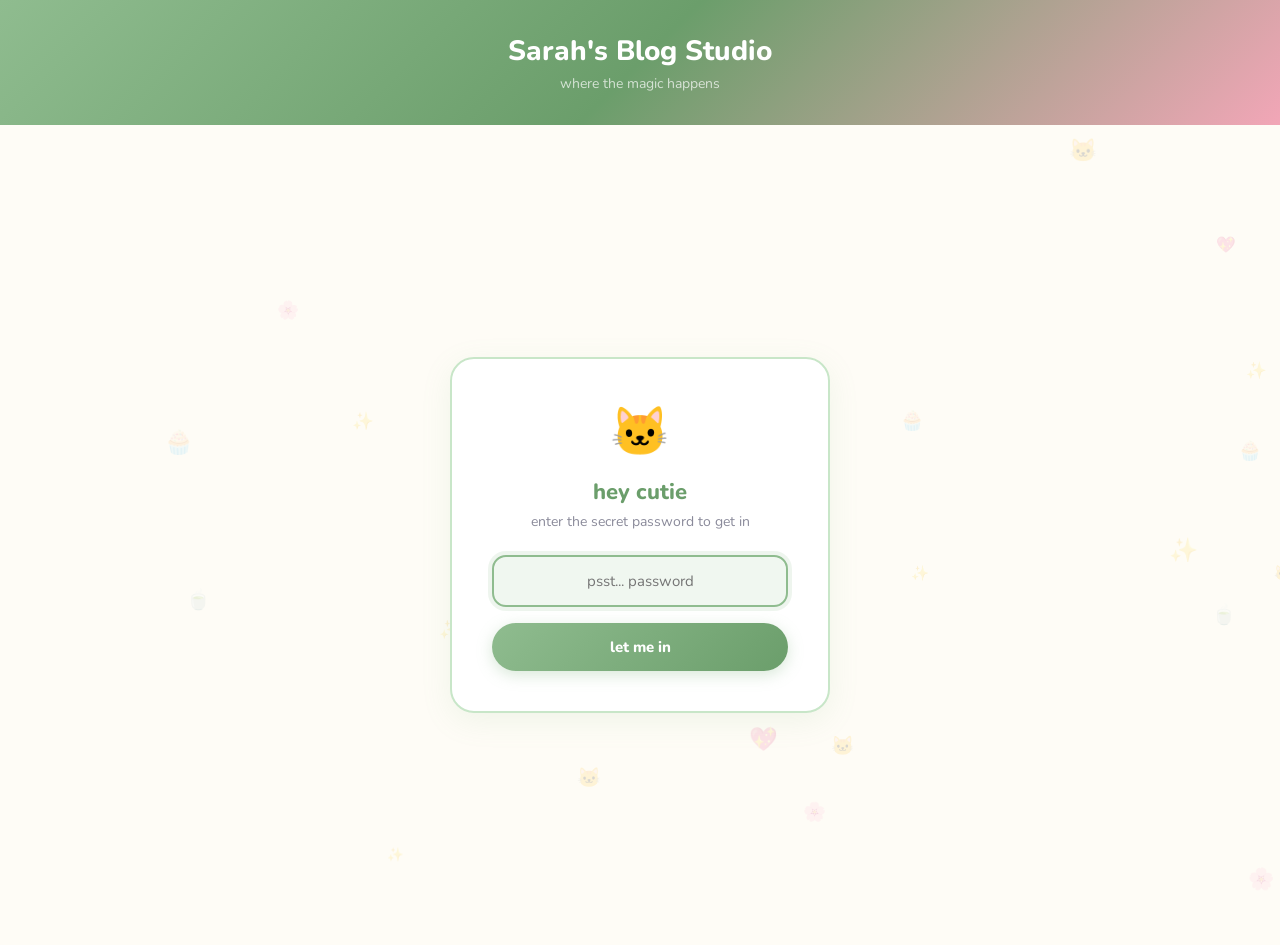
==== commit 442aeced: "feat: PDF upload → auto-generate blog content via Claude" ====
--- a/admin.html
+++ b/admin.html
@@ -450,6 +450,22 @@
     </div>
 
     <div class="form-group">
+        <label>upload pdf to generate content 📄</label>
+        <div id="pdf-upload-area" style="border: 2px dashed var(--border); border-radius: 14px; padding: 1.5rem; text-align: center; cursor: pointer; transition: all 0.3s ease; background: var(--bg);">
+            <input type="file" id="pdf-input" accept=".pdf" style="display:none;">
+            <div id="pdf-upload-label">
+                <span style="font-size: 2rem;">📄</span>
+                <p style="margin: 0.5rem 0 0; font-size: 0.875rem; color: var(--text-light);">drop a PDF or click to upload</p>
+            </div>
+            <div id="pdf-loading" style="display:none;">
+                <span style="font-size: 1.5rem;">⏳</span>
+                <p style="margin: 0.5rem 0 0; font-size: 0.875rem; color: var(--text-light);">reading pdf & generating content...</p>
+            </div>
+        </div>
+        <p class="hint">upload a PDF to auto-generate the title and article content — you can edit before publishing</p>
+    </div>
+
+    <div class="form-group">
         <label>article content 🐱</label>
         <div id="editor"></div>
     </div>
@@ -538,6 +554,79 @@
         s.style.animationDuration = (6 + Math.random() * 6) + 's';
         s.style.fontSize = (0.8 + Math.random() * 0.8) + 'rem';
         bg.appendChild(s);
+    }
+})();
+
+// PDF Upload Handler
+(function() {
+    var uploadArea = document.getElementById('pdf-upload-area');
+    var pdfInput = document.getElementById('pdf-input');
+    var uploadLabel = document.getElementById('pdf-upload-label');
+    var loadingLabel = document.getElementById('pdf-loading');
+
+    uploadArea.addEventListener('click', function() { pdfInput.click(); });
+    uploadArea.addEventListener('dragover', function(e) { e.preventDefault(); uploadArea.style.borderColor = 'var(--matcha)'; });
+    uploadArea.addEventListener('dragleave', function() { uploadArea.style.borderColor = 'var(--border)'; });
+    uploadArea.addEventListener('drop', function(e) {
+        e.preventDefault();
+        uploadArea.style.borderColor = 'var(--border)';
+        var file = e.dataTransfer.files[0];
+        if (file && file.type === 'application/pdf') processPdf(file);
+    });
+
+    pdfInput.addEventListener('change', function() {
+        if (pdfInput.files[0]) processPdf(pdfInput.files[0]);
+    });
+
+    async function processPdf(file) {
+        var password = adminPassword;
+        if (!password) { password = prompt('enter admin password:'); }
+
+        uploadLabel.style.display = 'none';
+        loadingLabel.style.display = 'block';
+        uploadArea.style.borderColor = 'var(--matcha)';
+
+        try {
+            var reader = new FileReader();
+            reader.onload = async function(e) {
+                var base64 = e.target.result.split(',')[1];
+
+                var res = await fetch('/api/pdf-to-content', {
+                    method: 'POST',
+                    headers: { 'Content-Type': 'application/json' },
+                    body: JSON.stringify({ password: password, pdfBase64: base64, filename: file.name })
+                });
+
+                var data = await res.json();
+
+                if (data.error) {
+                    alert('Error: ' + data.error);
+                } else {
+                    // Populate title field
+                    var titleInput = document.getElementById('title');
+                    if (titleInput && data.title) titleInput.value = data.title;
+
+                    // Populate editor (Quill or textarea)
+                    if (window.quill && data.content) {
+                        quill.clipboard.dangerouslyPasteHTML(data.content);
+                    } else {
+                        var editor = document.getElementById('editor');
+                        if (editor) editor.innerHTML = data.content;
+                    }
+
+                    uploadLabel.innerHTML = '<span style="font-size: 2rem;">✅</span><p style="margin: 0.5rem 0 0; font-size: 0.875rem; color: var(--matcha-dark);">pdf processed: ' + file.name + '</p>';
+                }
+
+                loadingLabel.style.display = 'none';
+                uploadLabel.style.display = 'block';
+                uploadArea.style.borderColor = 'var(--border)';
+            };
+            reader.readAsDataURL(file);
+        } catch(err) {
+            alert('Failed: ' + err.message);
+            loadingLabel.style.display = 'none';
+            uploadLabel.style.display = 'block';
+        }
     }
 })();
 
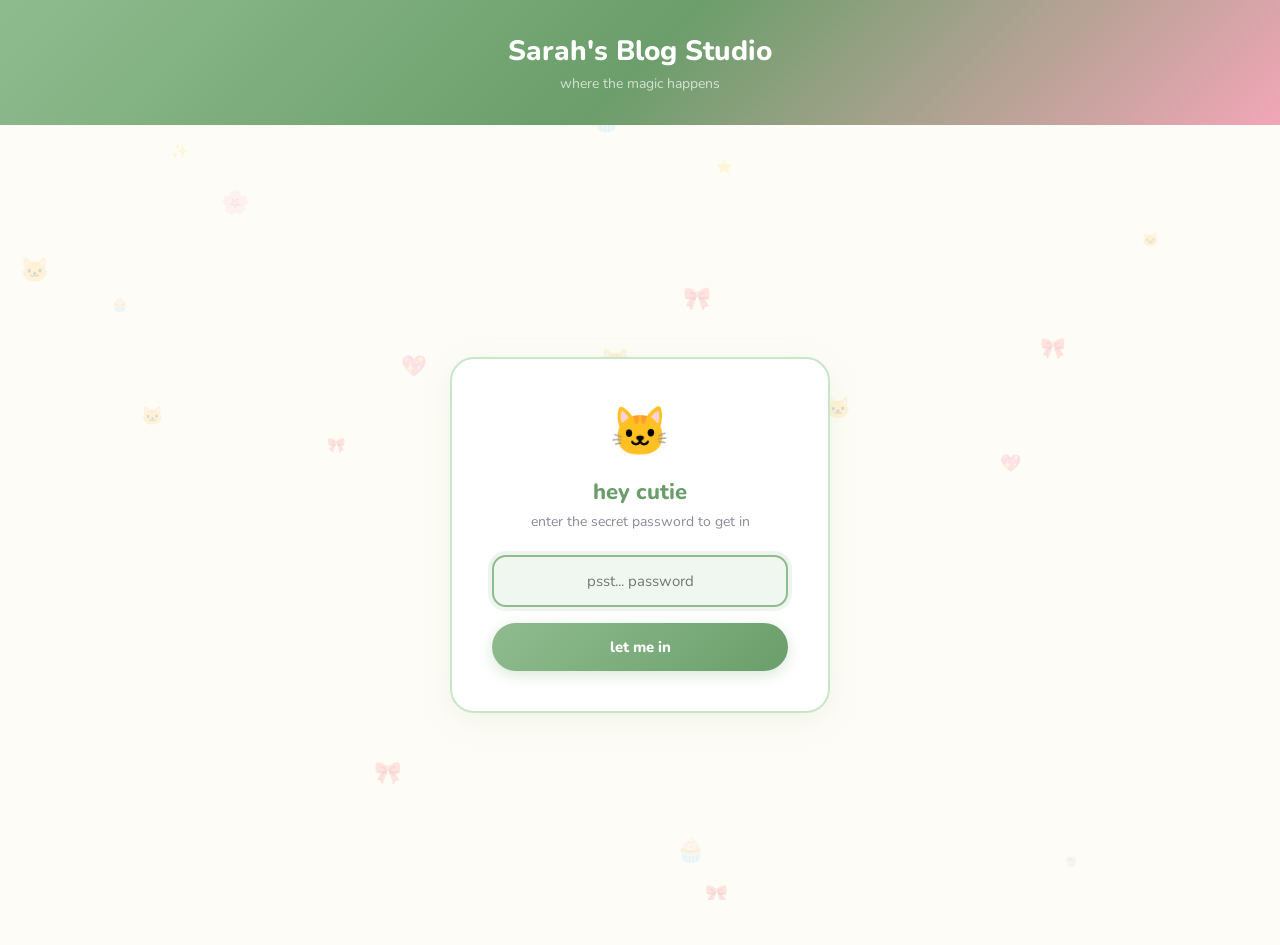
==== commit 32a87ad7: "feat: multi-PDF support — upload multiple PDFs, synthesize into one article" ====
--- a/admin.html
+++ b/admin.html
@@ -452,10 +452,10 @@
     <div class="form-group">
         <label>upload pdf to generate content 📄</label>
         <div id="pdf-upload-area" style="border: 2px dashed var(--border); border-radius: 14px; padding: 1.5rem; text-align: center; cursor: pointer; transition: all 0.3s ease; background: var(--bg);">
-            <input type="file" id="pdf-input" accept=".pdf" style="display:none;">
+            <input type="file" id="pdf-input" accept=".pdf" multiple style="display:none;">
             <div id="pdf-upload-label">
                 <span style="font-size: 2rem;">📄</span>
-                <p style="margin: 0.5rem 0 0; font-size: 0.875rem; color: var(--text-light);">drop a PDF or click to upload</p>
+                <p style="margin: 0.5rem 0 0; font-size: 0.875rem; color: var(--text-light);">drop PDFs or click to upload — multiple allowed</p>
             </div>
             <div id="pdf-loading" style="display:none;">
                 <span style="font-size: 1.5rem;">⏳</span>
@@ -570,58 +570,61 @@
     uploadArea.addEventListener('drop', function(e) {
         e.preventDefault();
         uploadArea.style.borderColor = 'var(--border)';
-        var file = e.dataTransfer.files[0];
-        if (file && file.type === 'application/pdf') processPdf(file);
+        var files = Array.from(e.dataTransfer.files).filter(function(f) { return f.type === 'application/pdf'; });
+        if (files.length) processPdfs(files);
     });
 
     pdfInput.addEventListener('change', function() {
-        if (pdfInput.files[0]) processPdf(pdfInput.files[0]);
+        var files = Array.from(pdfInput.files);
+        if (files.length) processPdfs(files);
     });
 
-    async function processPdf(file) {
-        var password = adminPassword;
-        if (!password) { password = prompt('enter admin password:'); }
-
+    function fileToBase64(file) {
+        return new Promise(function(resolve, reject) {
+            var reader = new FileReader();
+            reader.onload = function(e) { resolve(e.target.result.split(",")[1]); };
+            reader.onerror = reject;
+            reader.readAsDataURL(file);
+        });
+    }
+
+    async function processPdfs(files) {
         uploadLabel.style.display = 'none';
+        loadingLabel.innerHTML = '<span style="font-size: 1.5rem;">⏳</span><p style="margin: 0.5rem 0 0; font-size: 0.875rem; color: var(--text-light);">reading ' + files.length + ' pdf' + (files.length > 1 ? 's' : '') + ' & generating content...</p>';
         loadingLabel.style.display = 'block';
         uploadArea.style.borderColor = 'var(--matcha)';
 
         try {
-            var reader = new FileReader();
-            reader.onload = async function(e) {
-                var base64 = e.target.result.split(',')[1];
-
-                var res = await fetch('/api/pdf-to-content', {
-                    method: 'POST',
-                    headers: { 'Content-Type': 'application/json' },
-                    body: JSON.stringify({ password: password, pdfBase64: base64, filename: file.name })
-                });
-
-                var data = await res.json();
-
-                if (data.error) {
-                    alert('Error: ' + data.error);
+            var pdfs = await Promise.all(files.map(async function(f) {
+                return { base64: await fileToBase64(f), filename: f.name };
+            }));
+
+            var res = await fetch('/api/pdf-to-content', {
+                method: 'POST',
+                headers: { 'Content-Type': 'application/json' },
+                body: JSON.stringify({ password: adminPassword, pdfs: pdfs })
+            });
+
+            var data = await res.json();
+
+            if (data.error) {
+                alert('Error: ' + data.error);
+            } else {
+                var titleInput = document.getElementById('title');
+                if (titleInput && data.title) titleInput.value = data.title;
+                if (window.quill && data.content) {
+                    quill.clipboard.dangerouslyPasteHTML(data.content);
                 } else {
-                    // Populate title field
-                    var titleInput = document.getElementById('title');
-                    if (titleInput && data.title) titleInput.value = data.title;
-
-                    // Populate editor (Quill or textarea)
-                    if (window.quill && data.content) {
-                        quill.clipboard.dangerouslyPasteHTML(data.content);
-                    } else {
-                        var editor = document.getElementById('editor');
-                        if (editor) editor.innerHTML = data.content;
-                    }
-
-                    uploadLabel.innerHTML = '<span style="font-size: 2rem;">✅</span><p style="margin: 0.5rem 0 0; font-size: 0.875rem; color: var(--matcha-dark);">pdf processed: ' + file.name + '</p>';
+                    var editor = document.getElementById('editor');
+                    if (editor) editor.innerHTML = data.content;
                 }
-
-                loadingLabel.style.display = 'none';
-                uploadLabel.style.display = 'block';
-                uploadArea.style.borderColor = 'var(--border)';
-            };
-            reader.readAsDataURL(file);
+                var names = files.map(function(f) { return f.name; }).join(', ');
+                uploadLabel.innerHTML = '<span style="font-size: 2rem;">✅</span><p style="margin: 0.5rem 0 0; font-size: 0.875rem; color: var(--matcha-dark);">' + files.length + ' pdf' + (files.length > 1 ? 's' : '') + ' processed</p>';
+            }
+
+            loadingLabel.style.display = 'none';
+            uploadLabel.style.display = 'block';
+            uploadArea.style.borderColor = 'var(--border)';
         } catch(err) {
             alert('Failed: ' + err.message);
             loadingLabel.style.display = 'none';
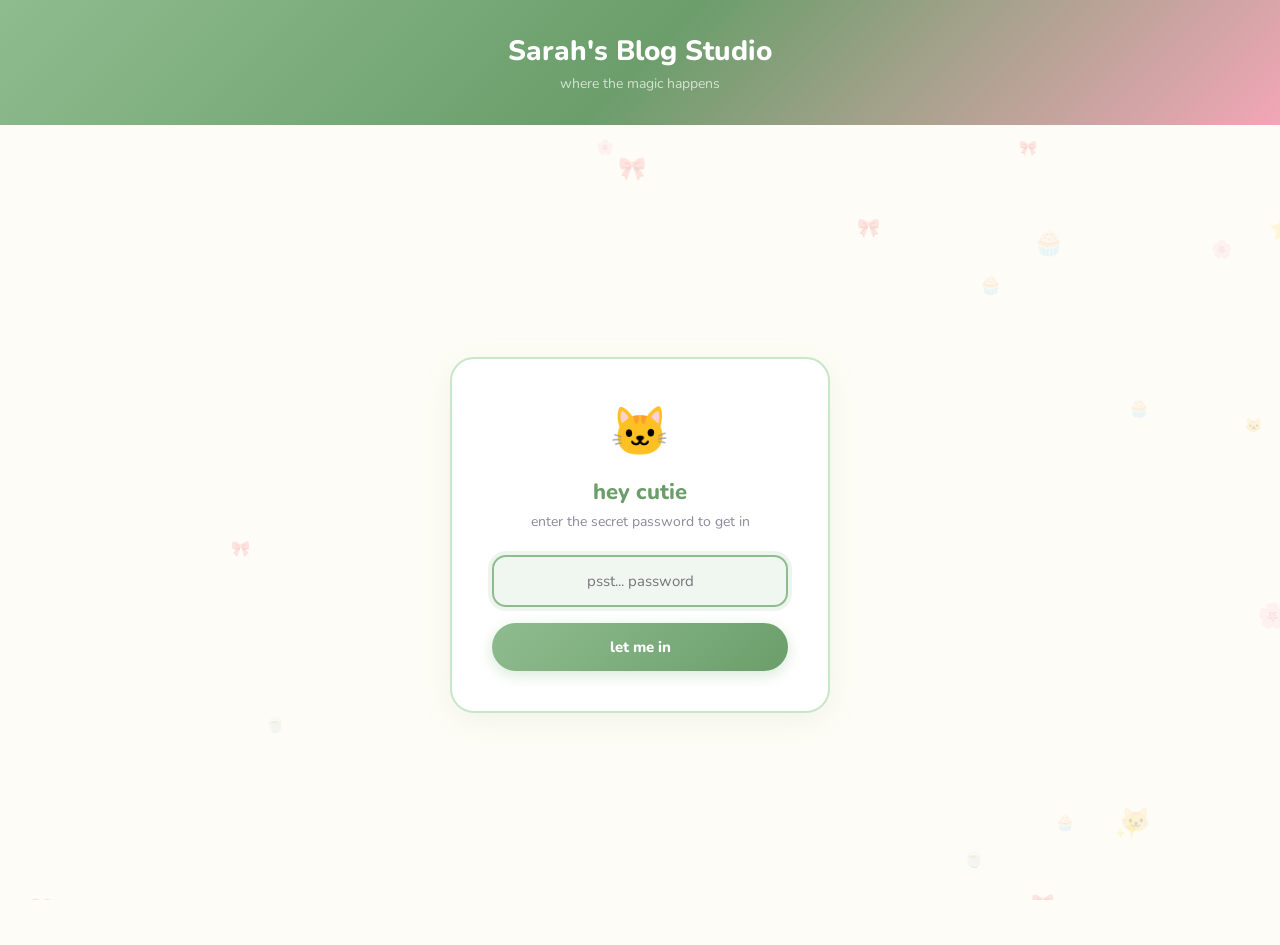
==== commit e0cb63cc: "feat: PDF uploader — add one by one, see list, remove, generate when ready" ====
--- a/admin.html
+++ b/admin.html
@@ -451,18 +451,18 @@
 
     <div class="form-group">
         <label>upload pdf to generate content 📄</label>
-        <div id="pdf-upload-area" style="border: 2px dashed var(--border); border-radius: 14px; padding: 1.5rem; text-align: center; cursor: pointer; transition: all 0.3s ease; background: var(--bg);">
-            <input type="file" id="pdf-input" accept=".pdf" multiple style="display:none;">
-            <div id="pdf-upload-label">
-                <span style="font-size: 2rem;">📄</span>
-                <p style="margin: 0.5rem 0 0; font-size: 0.875rem; color: var(--text-light);">drop PDFs or click to upload — multiple allowed</p>
-            </div>
-            <div id="pdf-loading" style="display:none;">
-                <span style="font-size: 1.5rem;">⏳</span>
-                <p style="margin: 0.5rem 0 0; font-size: 0.875rem; color: var(--text-light);">reading pdf & generating content...</p>
-            </div>
+        <input type="file" id="pdf-input" accept=".pdf" style="display:none;">
+        <div id="pdf-drop-zone" style="border: 2px dashed var(--border); border-radius: 14px; padding: 1.25rem; text-align: center; cursor: pointer; transition: all 0.3s ease; background: var(--bg);">
+            <span style="font-size: 1.75rem;">📄</span>
+            <p style="margin: 0.35rem 0 0; font-size: 0.875rem; color: var(--text-light);">drop a PDF or click to add</p>
         </div>
-        <p class="hint">upload a PDF to auto-generate the title and article content — you can edit before publishing</p>
+        <div id="pdf-list" style="margin-top: 0.75rem; display: flex; flex-direction: column; gap: 0.5rem;"></div>
+        <button type="button" id="pdf-generate-btn" style="display:none; margin-top: 0.75rem; width: 100%; padding: 0.75rem; border: none; border-radius: 12px; background: var(--matcha); color: white; font-family: var(--font); font-size: 0.9rem; font-weight: 700; cursor: pointer; transition: all 0.3s ease;">✨ generate from PDFs</button>
+        <div id="pdf-loading" style="display:none; text-align:center; padding: 0.75rem;">
+            <span style="font-size: 1.25rem;">⏳</span>
+            <span style="font-size: 0.875rem; color: var(--text-light); margin-left: 0.5rem;">generating content from PDFs...</span>
+        </div>
+        <p class="hint">add PDFs one by one — click generate when ready. title & content will auto-fill.</p>
     </div>
 
     <div class="form-group">
@@ -559,43 +559,72 @@
 
 // PDF Upload Handler
 (function() {
-    var uploadArea = document.getElementById('pdf-upload-area');
+    var dropZone = document.getElementById('pdf-drop-zone');
     var pdfInput = document.getElementById('pdf-input');
-    var uploadLabel = document.getElementById('pdf-upload-label');
-    var loadingLabel = document.getElementById('pdf-loading');
-
-    uploadArea.addEventListener('click', function() { pdfInput.click(); });
-    uploadArea.addEventListener('dragover', function(e) { e.preventDefault(); uploadArea.style.borderColor = 'var(--matcha)'; });
-    uploadArea.addEventListener('dragleave', function() { uploadArea.style.borderColor = 'var(--border)'; });
-    uploadArea.addEventListener('drop', function(e) {
+    var pdfList = document.getElementById('pdf-list');
+    var generateBtn = document.getElementById('pdf-generate-btn');
+    var loadingEl = document.getElementById('pdf-loading');
+    var pendingFiles = [];
+
+    // Open file picker on click
+    dropZone.addEventListener('click', function() { pdfInput.click(); });
+
+    // Drag over style
+    dropZone.addEventListener('dragover', function(e) { e.preventDefault(); dropZone.style.borderColor = 'var(--matcha)'; });
+    dropZone.addEventListener('dragleave', function() { dropZone.style.borderColor = 'var(--border)'; });
+    dropZone.addEventListener('drop', function(e) {
         e.preventDefault();
-        uploadArea.style.borderColor = 'var(--border)';
+        dropZone.style.borderColor = 'var(--border)';
         var files = Array.from(e.dataTransfer.files).filter(function(f) { return f.type === 'application/pdf'; });
-        if (files.length) processPdfs(files);
+        files.forEach(addFile);
     });
 
+    // File picker change
     pdfInput.addEventListener('change', function() {
-        var files = Array.from(pdfInput.files);
-        if (files.length) processPdfs(files);
+        Array.from(pdfInput.files).forEach(addFile);
+        pdfInput.value = '';
     });
+
+    function addFile(file) {
+        // Avoid duplicates by name
+        if (pendingFiles.find(function(f) { return f.name === file.name; })) return;
+        pendingFiles.push(file);
+        renderList();
+    }
+
+    function removeFile(name) {
+        pendingFiles = pendingFiles.filter(function(f) { return f.name !== name; });
+        renderList();
+    }
+
+    function renderList() {
+        pdfList.innerHTML = '';
+        pendingFiles.forEach(function(file) {
+            var item = document.createElement('div');
+            item.style.cssText = 'display:flex; align-items:center; justify-content:space-between; padding: 0.6rem 0.9rem; background: var(--bg); border: 1.5px solid var(--border); border-radius: 10px; font-size: 0.875rem;';
+            item.innerHTML = '<span>📄 ' + file.name + '</span><button type="button" style="background:none; border:none; cursor:pointer; font-size:1rem; color:var(--text-light); padding:0;" data-name="' + file.name + '">✕</button>';
+            item.querySelector('button').addEventListener('click', function() { removeFile(this.dataset.name); });
+            pdfList.appendChild(item);
+        });
+        generateBtn.style.display = pendingFiles.length > 0 ? 'block' : 'none';
+    }
 
     function fileToBase64(file) {
         return new Promise(function(resolve, reject) {
             var reader = new FileReader();
-            reader.onload = function(e) { resolve(e.target.result.split(",")[1]); };
+            reader.onload = function(e) { resolve(e.target.result.split(',')[1]); };
             reader.onerror = reject;
             reader.readAsDataURL(file);
         });
     }
 
-    async function processPdfs(files) {
-        uploadLabel.style.display = 'none';
-        loadingLabel.innerHTML = '<span style="font-size: 1.5rem;">⏳</span><p style="margin: 0.5rem 0 0; font-size: 0.875rem; color: var(--text-light);">reading ' + files.length + ' pdf' + (files.length > 1 ? 's' : '') + ' & generating content...</p>';
-        loadingLabel.style.display = 'block';
-        uploadArea.style.borderColor = 'var(--matcha)';
+    generateBtn.addEventListener('click', async function() {
+        if (!pendingFiles.length) return;
+        generateBtn.style.display = 'none';
+        loadingEl.style.display = 'block';
 
         try {
-            var pdfs = await Promise.all(files.map(async function(f) {
+            var pdfs = await Promise.all(pendingFiles.map(async function(f) {
                 return { base64: await fileToBase64(f), filename: f.name };
             }));
 
@@ -618,19 +647,18 @@
                     var editor = document.getElementById('editor');
                     if (editor) editor.innerHTML = data.content;
                 }
-                var names = files.map(function(f) { return f.name; }).join(', ');
-                uploadLabel.innerHTML = '<span style="font-size: 2rem;">✅</span><p style="margin: 0.5rem 0 0; font-size: 0.875rem; color: var(--matcha-dark);">' + files.length + ' pdf' + (files.length > 1 ? 's' : '') + ' processed</p>';
+                // Clear the list after success
+                pendingFiles = [];
+                renderList();
+                pdfList.innerHTML = '<div style="text-align:center; font-size:0.875rem; color:var(--matcha-dark); padding:0.5rem;">✅ done! title & content filled in below.</div>';
             }
-
-            loadingLabel.style.display = 'none';
-            uploadLabel.style.display = 'block';
-            uploadArea.style.borderColor = 'var(--border)';
         } catch(err) {
             alert('Failed: ' + err.message);
-            loadingLabel.style.display = 'none';
-            uploadLabel.style.display = 'block';
-        }
-    }
+            renderList();
+        }
+
+        loadingEl.style.display = 'none';
+    });
 })();
 
 // Click sparkle burst
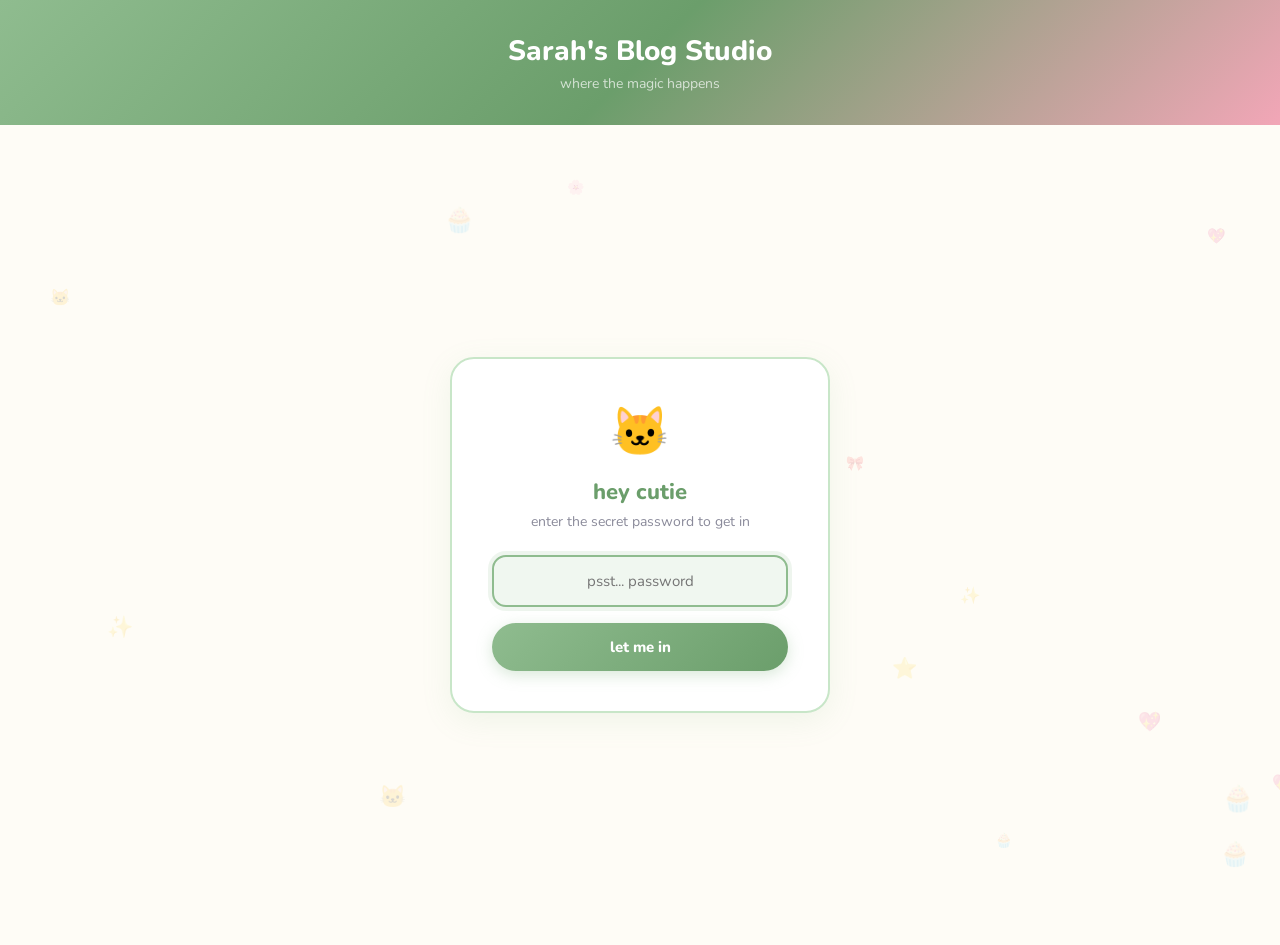
==== commit fc091b10: "Redesign: warm cream/terracotta/teal palette with friendly modern layout - Replace navy+gold Playfai" ====
--- a/admin.html
+++ b/admin.html
@@ -773,7 +773,7 @@
         '<meta charset="UTF-8"><meta name="viewport" content="width=device-width, initial-scale=1.0">' +
         '<link rel="preconnect" href="https://fonts.googleapis.com">' +
         '<link rel="preconnect" href="https://fonts.gstatic.com" crossorigin>' +
-        '<link href="https://fonts.googleapis.com/css2?family=DM+Sans:wght@400;500;600;700&family=Playfair+Display:ital,wght@0,700;0,800;0,900;1,700&display=swap" rel="stylesheet">' +
+        '<link href="https://fonts.googleapis.com/css2?family=DM+Sans:wght@400;500;600;700&family=Plus+Jakarta+Sans:wght@500;600;700;800&display=swap" rel="stylesheet">' +
         '<link rel="stylesheet" href="/styles.css">' +
         '<link rel="stylesheet" href="/blog.css">' +
         '</head><body>' +
--- a/styles.css
+++ b/styles.css
@@ -1,30 +1,52 @@
 /* ========================================
    Sarah Eileen Mehta - Professional Portfolio
-   Color: Navy + Gold | Type: Playfair + DM Sans
+   Warm cream + terracotta + teal | Plus Jakarta Sans + DM Sans
    ======================================== */
 
 /* --- Variables --- */
 :root {
-    --navy:       #0f1b2d;
-    --navy-light: #1a2d4a;
-    --navy-mid:   #243b5e;
-    --gold:       #c9a84c;
-    --gold-light: #dfc06a;
-    --gold-pale:  #f5ecd4;
+    /* New palette */
+    --cream:        #FBF4E9;
+    --peach:        #F6E0C4;
+    --peach-soft:   #F9EBD6;
+    --terracotta:   #D96E34;
+    --terracotta-2: #E58A50;
+    --rust:         #B85520;
+    --teal:         #4E9C92;
+    --teal-deep:    #3D8178;
+    --teal-tint:    #DFEEE9;
+    --ink:          #2C2318;
+    --ink-soft:     #43362A;
+
+    /* Legacy aliases (blog.css + shared components) */
+    --navy:       var(--ink);
+    --navy-light: #3B2F23;
+    --navy-mid:   #4A3B2C;
+    --gold:       var(--terracotta);
+    --gold-light: var(--terracotta-2);
+    --gold-pale:  var(--peach-soft);
     --white:      #ffffff;
-    --off-white:  #f8f7f4;
-    --gray-100:   #f0eeeb;
-    --gray-200:   #e0ddd8;
-    --gray-400:   #9e9a93;
-    --gray-600:   #6b6760;
-    --gray-800:   #3d3a35;
-    --text:       #2c2924;
-    --text-light: #5c5750;
+    --off-white:  var(--cream);
+    --gray-100:   #F4EADA;
+    --gray-200:   #EDDFC9;
+    --gray-400:   #A5988A;
+    --gray-600:   #6E6257;
+    --gray-800:   #43362A;
+    --text:       #4A4036;
+    --text-light: #6E6257;
+
     --font-body:  'DM Sans', system-ui, -apple-system, sans-serif;
-    --font-head:  'Playfair Display', Georgia, 'Times New Roman', serif;
+    --font-head:  'Plus Jakarta Sans', 'DM Sans', system-ui, sans-serif;
     --max-width:  1200px;
     --section-py: clamp(4.5rem, 8vw, 7rem);
+    --radius-card: 20px;
+    --radius-big:  32px;
+    --shadow-soft: 0 10px 40px rgba(94, 66, 32, 0.08);
+    --shadow-lift: 0 18px 48px rgba(94, 66, 32, 0.13);
     --transition: 0.35s cubic-bezier(0.25, 0.46, 0.45, 0.94);
+
+    /* Hand-drawn squiggle underline (terracotta) */
+    --squiggle: url("data:image/svg+xml,%3Csvg xmlns='http://www.w3.org/2000/svg' viewBox='0 0 120 12' preserveAspectRatio='none'%3E%3Cpath d='M3 9 Q 20 3, 40 7 T 75 6 T 117 5' fill='none' stroke='%23D96E34' stroke-width='4' stroke-linecap='round'/%3E%3C/svg%3E");
 }
 
 /* --- Reset --- */
@@ -35,7 +57,7 @@
     font-size: 1rem;
     line-height: 1.7;
     color: var(--text);
-    background: var(--white);
+    background: var(--cream);
     -webkit-font-smoothing: antialiased;
     -moz-osx-font-smoothing: grayscale;
     overflow-x: hidden;
@@ -44,10 +66,11 @@
 a { color: inherit; text-decoration: none; }
 ul { list-style: none; }
 strong { font-weight: 600; }
+:focus-visible { outline: 2px solid var(--teal); outline-offset: 3px; border-radius: 4px; }
 
 /* --- Utilities --- */
 .container { width: 90%; max-width: var(--max-width); margin: 0 auto; }
-.accent { color: var(--gold); }
+.accent { color: var(--terracotta); }
 .section { padding: var(--section-py) 0; }
 
 /* --- Fade In --- */
@@ -61,15 +84,15 @@
 /* ============ NAVIGATION ============ */
 .nav {
     position: fixed; top: 0; left: 0; right: 0; z-index: 1000;
-    padding: 1.25rem 0;
+    padding: 1.4rem 0;
     transition: background var(--transition), padding var(--transition), box-shadow var(--transition), transform 0.3s ease;
 }
 .nav--scrolled {
-    background: rgba(15, 27, 45, 0.97);
-    backdrop-filter: blur(12px);
-    -webkit-backdrop-filter: blur(12px);
+    background: rgba(251, 244, 233, 0.92);
+    backdrop-filter: blur(14px);
+    -webkit-backdrop-filter: blur(14px);
     padding: 0.75rem 0;
-    box-shadow: 0 2px 24px rgba(0,0,0,0.15);
+    box-shadow: 0 1px 0 var(--gray-200), 0 8px 32px rgba(94,66,32,0.06);
 }
 .nav--hidden { transform: translateY(-100%); }
 .nav__container {
@@ -77,126 +100,132 @@
     display: flex; align-items: center; justify-content: space-between;
 }
 .nav__logo {
-    font-family: var(--font-head); font-size: 1.5rem; font-weight: 800;
-    color: var(--white); letter-spacing: -0.02em;
-}
-.nav__logo-accent { color: var(--gold); }
+    font-family: var(--font-head); font-size: 1.4rem; font-weight: 800;
+    color: var(--ink); letter-spacing: -0.02em; text-transform: lowercase;
+}
+.nav__logo-accent { color: var(--terracotta); }
 .nav__links {
     display: flex; align-items: center; gap: 2rem;
 }
 .nav__links a {
-    font-size: 0.875rem; font-weight: 500; color: rgba(255,255,255,0.75);
+    font-size: 0.9rem; font-weight: 500; color: var(--text-light);
     transition: color var(--transition); letter-spacing: 0.01em;
 }
-.nav__links a:hover { color: var(--white); }
+.nav__links a:hover { color: var(--ink); }
+.nav__links--active { color: var(--terracotta) !important; font-weight: 700 !important; }
 .nav__cta {
-    background: var(--gold) !important; color: var(--navy) !important;
-    padding: 0.55rem 1.25rem; border-radius: 6px; font-weight: 600 !important;
+    background: var(--ink) !important; color: var(--cream) !important;
+    padding: 0.6rem 1.4rem; border-radius: 100px; font-weight: 600 !important;
     transition: background var(--transition), transform var(--transition) !important;
 }
-.nav__cta:hover { background: var(--gold-light) !important; transform: translateY(-1px); }
+.nav__cta:hover { background: var(--terracotta) !important; transform: translateY(-1px); }
 
 /* Mobile Toggle */
 .nav__toggle { display: none; flex-direction: column; gap: 5px; background: none; border: none; cursor: pointer; padding: 4px; }
-.nav__toggle span { width: 24px; height: 2px; background: var(--white); border-radius: 2px; transition: var(--transition); }
+.nav__toggle span { width: 24px; height: 2px; background: var(--ink); border-radius: 2px; transition: var(--transition); }
 .nav__toggle--active span:nth-child(1) { transform: translateY(7px) rotate(45deg); }
 .nav__toggle--active span:nth-child(2) { opacity: 0; }
 .nav__toggle--active span:nth-child(3) { transform: translateY(-7px) rotate(-45deg); }
 
 /* ============ HERO ============ */
+/* Floating white card on cream, like the reference */
 .hero {
-    background: linear-gradient(135deg, var(--navy) 0%, var(--navy-light) 50%, var(--navy-mid) 100%);
-    min-height: 100vh; display: flex; align-items: center;
-    padding: 7rem 0 4rem;
+    background: var(--white);
+    border-radius: var(--radius-big);
+    margin: 5.5rem auto 0;
+    width: calc(100% - 2.5rem);
+    max-width: 1320px;
+    min-height: min(720px, calc(100vh - 7rem));
+    display: flex; align-items: center;
+    padding: 4rem 0 4.5rem;
     position: relative; overflow: hidden;
-}
-.hero::before {
-    content: ''; position: absolute; top: -40%; right: -20%;
-    width: 700px; height: 700px; border-radius: 50%;
-    background: radial-gradient(circle, rgba(201,168,76,0.08) 0%, transparent 70%);
-    pointer-events: none;
-}
-.hero::after {
-    content: ''; position: absolute; bottom: -30%; left: -15%;
-    width: 500px; height: 500px; border-radius: 50%;
-    background: radial-gradient(circle, rgba(201,168,76,0.05) 0%, transparent 70%);
-    pointer-events: none;
+    box-shadow: var(--shadow-soft);
 }
 .hero__container {
     width: 90%; max-width: var(--max-width); margin: 0 auto;
-    display: grid; grid-template-columns: 1fr 1fr; gap: 4rem; align-items: center;
+    display: grid; grid-template-columns: 1.05fr 0.95fr; gap: 3rem; align-items: center;
 }
 .hero__content { position: relative; z-index: 1; }
 .hero__label {
-    font-size: 0.8125rem; font-weight: 600; letter-spacing: 0.15em; text-transform: uppercase;
-    color: var(--gold); margin-bottom: 1rem;
+    font-size: 1.05rem; font-weight: 600;
+    color: var(--terracotta); margin-bottom: 1rem;
 }
 .hero__title {
-    font-family: var(--font-head); font-size: clamp(2.75rem, 5.5vw, 4.5rem);
-    font-weight: 800; line-height: 1.05; color: var(--white); margin-bottom: 1.25rem;
-    letter-spacing: -0.02em;
-}
-.hero__title-accent { color: var(--gold); font-style: italic; }
+    font-family: var(--font-head); font-size: clamp(2.5rem, 5vw, 4rem);
+    font-weight: 800; line-height: 1.12; color: var(--ink); margin-bottom: 1.5rem;
+    letter-spacing: -0.03em;
+}
+.hero__title-accent {
+    color: var(--ink);
+    display: inline-block;
+    padding-bottom: 0.18em;
+    background-image: var(--squiggle);
+    background-repeat: no-repeat;
+    background-position: 0 100%;
+    background-size: 100% 0.22em;
+}
 .hero__subtitle {
-    font-size: 1.1rem; line-height: 1.7; color: rgba(255,255,255,0.7);
+    font-size: 1.1rem; line-height: 1.75; color: var(--text-light);
     max-width: 520px; margin-bottom: 2rem;
 }
-.hero__subtitle em { font-style: italic; color: rgba(255,255,255,0.9); }
+.hero__subtitle em { font-style: normal; font-weight: 600; color: var(--ink-soft); }
 .hero__actions { display: flex; gap: 1rem; flex-wrap: wrap; margin-bottom: 2.5rem; }
 
-/* Buttons */
+/* Buttons — pill */
 .btn {
     display: inline-flex; align-items: center; justify-content: center;
-    padding: 0.8rem 1.75rem; border-radius: 6px; font-size: 0.9375rem;
+    padding: 0.85rem 1.9rem; border-radius: 100px; font-size: 0.9375rem;
     font-weight: 600; font-family: var(--font-body); cursor: pointer;
     transition: all var(--transition); border: none; letter-spacing: 0.01em;
 }
-.btn--primary { background: var(--gold); color: var(--navy); }
-.btn--primary:hover { background: var(--gold-light); transform: translateY(-2px); box-shadow: 0 8px 24px rgba(201,168,76,0.3); }
-.btn--ghost { background: transparent; color: var(--white); border: 1.5px solid rgba(255,255,255,0.25); }
-.btn--ghost:hover { border-color: rgba(255,255,255,0.5); background: rgba(255,255,255,0.05); }
+.btn--primary { background: var(--teal); color: var(--white); }
+.btn--primary:hover { background: var(--teal-deep); transform: translateY(-2px); box-shadow: 0 10px 26px rgba(78,156,146,0.35); }
+.btn--ghost { background: transparent; color: var(--ink); border: 1.5px solid var(--gray-200); }
+.btn--ghost:hover { border-color: var(--terracotta); color: var(--terracotta); background: var(--peach-soft); }
 
 /* Hero Clients Bar */
 .hero__clients-bar {
     display: flex; align-items: center; gap: 0.75rem;
-    padding-top: 1.5rem; border-top: 1px solid rgba(255,255,255,0.1);
+    padding-top: 1.5rem; border-top: 1px solid var(--gray-100);
 }
 .hero__clients-label {
     font-size: 0.75rem; text-transform: uppercase; letter-spacing: 0.1em;
-    color: rgba(255,255,255,0.4); font-weight: 500; margin-right: 0.25rem;
+    color: var(--gray-400); font-weight: 600; margin-right: 0.25rem;
 }
 .hero__client {
-    font-size: 0.8125rem; font-weight: 600; color: rgba(255,255,255,0.55);
+    font-size: 0.8425rem; font-weight: 700; color: var(--ink-soft);
     letter-spacing: 0.02em;
 }
 .hero__client-dot {
-    width: 3px; height: 3px; border-radius: 50%; background: rgba(255,255,255,0.3);
-}
-
-/* Hero Image */
+    width: 4px; height: 4px; border-radius: 50%; background: var(--terracotta);
+    opacity: 0.5;
+}
+
+/* Hero Image — circular headshot on offset peach disc */
 .hero__image-col { display: flex; justify-content: center; position: relative; z-index: 1; }
 .hero__image-wrapper { position: relative; width: 100%; max-width: 420px; }
 .hero__image {
     width: 100%; aspect-ratio: 1; object-fit: cover; object-position: center top;
-    border-radius: 16px; position: relative; z-index: 2;
-    box-shadow: 0 24px 64px rgba(0,0,0,0.3);
+    border-radius: 50%; position: relative; z-index: 2;
+    box-shadow: 0 24px 56px rgba(94,66,32,0.18);
 }
 .hero__image-frame {
-    position: absolute; top: 16px; left: 16px; right: -16px; bottom: -16px;
-    border: 2px solid var(--gold); border-radius: 16px; z-index: 1; opacity: 0.4;
+    position: absolute; top: -5%; right: -7%; width: 104%; height: 104%;
+    border: none; border-radius: 50%; z-index: 1;
+    background: var(--peach); opacity: 1;
 }
 
 /* ============ SECTIONS ============ */
 .section__header { text-align: center; margin-bottom: 3.5rem; }
 .section__label {
-    display: inline-block; font-size: 0.75rem; font-weight: 600;
-    letter-spacing: 0.2em; text-transform: uppercase; color: var(--gold);
-    margin-bottom: 0.75rem;
-    background: var(--gold-pale); padding: 0.3rem 1rem; border-radius: 100px;
+    display: inline-block; font-size: 0.75rem; font-weight: 700;
+    letter-spacing: 0.18em; text-transform: uppercase; color: var(--terracotta);
+    margin-bottom: 0.85rem;
+    background: var(--peach-soft); padding: 0.35rem 1.1rem; border-radius: 100px;
 }
 .section__title {
-    font-family: var(--font-head); font-size: clamp(2rem, 4vw, 3rem);
-    font-weight: 800; line-height: 1.15; color: var(--navy); letter-spacing: -0.02em;
+    font-family: var(--font-head); font-size: clamp(1.9rem, 3.8vw, 2.75rem);
+    font-weight: 800; line-height: 1.18; color: var(--ink); letter-spacing: -0.025em;
 }
 .section__subtitle {
     font-size: 1.05rem; color: var(--text-light); max-width: 560px; margin: 1rem auto 0;
@@ -204,50 +233,58 @@
 }
 
 /* ============ ABOUT ============ */
-.about { background: var(--off-white); }
+.about { background: var(--cream); }
 .about__grid { display: grid; grid-template-columns: 1fr 1fr; gap: 3.5rem; align-items: start; }
-.about__lead { font-size: 1.125rem; line-height: 1.8; color: var(--text-light); margin-bottom: 1rem; font-weight: 400; }
-.about__text p { margin-bottom: 1rem; color: var(--text-light); line-height: 1.8; font-size: 1.125rem; }
+.about__lead { font-size: 1.125rem; line-height: 1.8; color: var(--ink-soft); margin-bottom: 1rem; font-weight: 500; }
+.about__text p { margin-bottom: 1rem; color: var(--text-light); line-height: 1.8; font-size: 1.06rem; }
 .about__services { display: grid; grid-template-columns: 1fr 1fr; gap: 1.25rem; }
 
 .service-card {
-    background: var(--white); border-radius: 12px; padding: 1.5rem;
-    border: 1px solid var(--gray-200);
+    background: var(--white); border-radius: var(--radius-card); padding: 1.6rem;
+    border: 1px solid transparent;
+    box-shadow: var(--shadow-soft);
     transition: all var(--transition);
 }
-.service-card:hover { border-color: var(--gold); transform: translateY(-3px); box-shadow: 0 12px 32px rgba(0,0,0,0.06); }
+.service-card:hover { transform: translateY(-4px); box-shadow: var(--shadow-lift); }
 .service-card__icon {
-    width: 44px; height: 44px; border-radius: 10px;
-    background: var(--gold-pale); color: var(--gold);
+    width: 46px; height: 46px; border-radius: 12px;
+    background: var(--peach-soft); color: var(--terracotta);
     display: flex; align-items: center; justify-content: center;
-    margin-bottom: 0.75rem;
-}
-.service-card h3 { font-size: 0.9375rem; font-weight: 700; color: var(--navy); margin-bottom: 0.35rem; }
-.service-card p { font-size: 0.8125rem; color: var(--gray-600); line-height: 1.6; }
+    margin-bottom: 0.85rem;
+}
+/* Pastel tile rotation, like the reference service tiles */
+.service-card:nth-child(2) .service-card__icon { background: var(--teal-tint); color: var(--teal-deep); }
+.service-card:nth-child(3) .service-card__icon { background: #F7DFD6; color: var(--rust); }
+.service-card:nth-child(4) .service-card__icon { background: #F3EBDC; color: #9C7A3C; }
+.service-card h3 { font-family: var(--font-head); font-size: 0.9375rem; font-weight: 700; color: var(--ink); margin-bottom: 0.35rem; }
+.service-card p { font-size: 0.8125rem; color: var(--text-light); line-height: 1.6; }
 
 /* ============ IMPACT ============ */
-.impact { background: var(--navy); }
-.impact .section__label { background: rgba(201,168,76,0.15); color: var(--gold); }
-.impact .section__title { color: var(--white); }
-.impact .accent { color: var(--gold); }
+.impact {
+    background: var(--peach-soft);
+}
+.impact .section__label { background: var(--white); color: var(--terracotta); }
+.impact .section__title { color: var(--ink); }
 
 .impact__grid {
     display: grid; grid-template-columns: repeat(3, 1fr); gap: 1.5rem;
 }
 .impact__card {
-    background: rgba(255,255,255,0.04); border: 1px solid rgba(255,255,255,0.08);
-    border-radius: 12px; padding: 2rem; text-align: center;
+    background: var(--white); border: none;
+    border-radius: var(--radius-card); padding: 2.25rem 2rem; text-align: center;
+    box-shadow: var(--shadow-soft);
     transition: all var(--transition);
 }
-.impact__card:hover { background: rgba(255,255,255,0.07); border-color: rgba(201,168,76,0.3); }
+.impact__card:hover { transform: translateY(-4px); box-shadow: var(--shadow-lift); }
 .impact__number {
     font-family: var(--font-head); font-size: 3rem; font-weight: 800;
-    color: var(--gold); line-height: 1; margin-bottom: 0.75rem;
-}
-.impact__desc { font-size: 0.875rem; color: rgba(255,255,255,0.6); line-height: 1.6; }
+    color: var(--terracotta); line-height: 1; margin-bottom: 0.75rem;
+    letter-spacing: -0.02em;
+}
+.impact__desc { font-size: 0.875rem; color: var(--text-light); line-height: 1.6; }
 
 /* ============ EXPERIENCE ============ */
-.experience { background: var(--white); }
+.experience { background: var(--cream); }
 
 .timeline { position: relative; padding-left: 2.5rem; }
 .timeline::before {
@@ -258,25 +295,25 @@
 .timeline__item:last-child { margin-bottom: 0; }
 .timeline__marker {
     position: absolute; left: -2.5rem; top: 1.75rem; width: 16px; height: 16px;
-    border-radius: 50%; background: var(--white); border: 3px solid var(--gold);
+    border-radius: 50%; background: var(--cream); border: 3px solid var(--teal);
     z-index: 1;
 }
 .timeline__card {
-    background: var(--off-white); border-radius: 12px; padding: 1.75rem 2rem;
-    border: 1px solid var(--gray-200); transition: all var(--transition);
-}
-.timeline__card:hover { border-color: var(--gold-light); box-shadow: 0 8px 24px rgba(0,0,0,0.04); }
+    background: var(--white); border-radius: var(--radius-card); padding: 1.9rem 2.1rem;
+    border: none; box-shadow: var(--shadow-soft); transition: all var(--transition);
+}
+.timeline__card:hover { box-shadow: var(--shadow-lift); }
 .timeline__top { display: flex; justify-content: space-between; align-items: flex-start; margin-bottom: 0.5rem; gap: 1rem; }
-.timeline__role { font-size: 1.125rem; font-weight: 700; color: var(--navy); }
-.timeline__company { font-size: 0.9375rem; color: var(--gold); font-weight: 600; margin-top: 0.1rem; }
+.timeline__role { font-family: var(--font-head); font-size: 1.125rem; font-weight: 800; color: var(--ink); letter-spacing: -0.01em; }
+.timeline__company { font-size: 0.9375rem; color: var(--terracotta); font-weight: 700; margin-top: 0.1rem; }
 .timeline__date {
     font-size: 0.8125rem; font-weight: 600; color: var(--gray-400);
     white-space: nowrap; padding-top: 0.2rem;
 }
 .timeline__badge {
-    display: inline-block; font-size: 0.75rem; font-weight: 600; letter-spacing: 0.05em;
-    text-transform: uppercase; color: var(--gold);
-    background: var(--gold-pale); padding: 0.2rem 0.75rem; border-radius: 100px;
+    display: inline-block; font-size: 0.72rem; font-weight: 700; letter-spacing: 0.06em;
+    text-transform: uppercase; color: var(--teal-deep);
+    background: var(--teal-tint); padding: 0.25rem 0.8rem; border-radius: 100px;
     margin-bottom: 0.75rem;
 }
 .timeline__list { padding-left: 1.2rem; }
@@ -284,30 +321,30 @@
     position: relative; font-size: 0.9rem; color: var(--text-light);
     line-height: 1.7; margin-bottom: 0.4rem; list-style: disc;
 }
-.timeline__list li::marker { color: var(--gold); }
-.timeline__list strong { color: var(--navy); font-weight: 600; }
+.timeline__list li::marker { color: var(--terracotta); }
+.timeline__list strong { color: var(--ink); font-weight: 700; }
 
 /* ============ EXPERTISE ============ */
-.expertise { background: var(--off-white); }
+.expertise { background: var(--white); border-radius: var(--radius-big); width: calc(100% - 2.5rem); max-width: 1320px; margin: 0 auto; box-shadow: var(--shadow-soft); }
 .expertise__grid { display: grid; grid-template-columns: 1fr 1fr; gap: 2rem; }
 .expertise__group {
-    background: var(--white); border-radius: 12px; padding: 2rem;
-    border: 1px solid var(--gray-200);
+    background: var(--cream); border-radius: var(--radius-card); padding: 2rem;
+    border: 1px solid var(--gray-100);
 }
 .expertise__group-title {
-    font-size: 1rem; font-weight: 700; color: var(--navy);
-    margin-bottom: 1rem; padding-bottom: 0.75rem; border-bottom: 2px solid var(--gold-pale);
+    font-family: var(--font-head); font-size: 1rem; font-weight: 800; color: var(--ink);
+    margin-bottom: 1rem; padding-bottom: 0.75rem; border-bottom: 2px solid var(--peach);
 }
 .tags { display: flex; flex-wrap: wrap; gap: 0.5rem; }
 .tag {
-    font-size: 0.8125rem; font-weight: 500; color: var(--navy-light);
-    background: var(--gray-100); padding: 0.4rem 0.85rem; border-radius: 100px;
+    font-size: 0.8125rem; font-weight: 500; color: var(--ink-soft);
+    background: var(--white); padding: 0.4rem 0.9rem; border-radius: 100px;
     border: 1px solid var(--gray-200); transition: all var(--transition);
 }
-.tag:hover { background: var(--gold-pale); border-color: var(--gold); color: var(--navy); }
+.tag:hover { background: var(--peach-soft); border-color: var(--terracotta); color: var(--rust); }
 
 /* ============ CLIENTS ============ */
-.clients { background: var(--white); }
+.clients { background: var(--cream); }
 .clients__grid {
     display: grid; grid-template-columns: repeat(4, 1fr); gap: 1.25rem;
 }
@@ -315,77 +352,79 @@
     grid-column: span 2;
 }
 .client-logo {
-    background: var(--off-white); border: 1px solid var(--gray-200);
-    border-radius: 12px; padding: 2.25rem 1.5rem;
+    background: var(--white); border: none;
+    border-radius: var(--radius-card); padding: 2.25rem 1.5rem;
     display: flex; flex-direction: column; align-items: center; justify-content: center;
     text-align: center; gap: 0.4rem;
+    box-shadow: var(--shadow-soft);
     transition: all var(--transition);
 }
 .client-logo:hover {
-    border-color: var(--gold); background: var(--white);
-    box-shadow: 0 8px 28px rgba(0,0,0,0.05);
+    transform: translateY(-3px); box-shadow: var(--shadow-lift);
 }
 .client-logo__name {
-    font-family: var(--font-head); font-size: 1.25rem; font-weight: 800;
-    color: var(--navy); letter-spacing: -0.01em; line-height: 1.2;
-}
-.clients__grid .client-logo:first-child .client-logo__name { font-size: 1.75rem; }
+    font-family: var(--font-head); font-size: 1.2rem; font-weight: 800;
+    color: var(--ink); letter-spacing: -0.02em; line-height: 1.2;
+}
+.clients__grid .client-logo:first-child .client-logo__name { font-size: 1.65rem; }
 .client-logo__type {
     font-size: 0.6875rem; font-weight: 700; text-transform: uppercase;
-    letter-spacing: 0.12em; color: var(--gold);
+    letter-spacing: 0.12em; color: var(--teal-deep);
 }
 
 /* ============ TESTIMONIALS ============ */
-.testimonials { background: var(--off-white); }
+.testimonials { background: var(--peach-soft); }
+.testimonials .section__label { background: var(--white); }
 .testimonials__grid { display: grid; grid-template-columns: repeat(3, 1fr); gap: 1.5rem; }
 
 .testimonial {
-    background: var(--white); border-radius: 12px; padding: 2rem;
-    border: 1px solid var(--gray-200); display: flex; flex-direction: column;
+    background: var(--white); border-radius: var(--radius-card); padding: 2rem;
+    border: none; box-shadow: var(--shadow-soft); display: flex; flex-direction: column;
     transition: all var(--transition);
 }
-.testimonial:hover { border-color: var(--gold-light); box-shadow: 0 8px 24px rgba(0,0,0,0.04); }
+.testimonial:hover { transform: translateY(-3px); box-shadow: var(--shadow-lift); }
 .testimonial__icon {
     font-family: var(--font-head); font-size: 3.5rem; line-height: 1;
-    color: var(--gold); opacity: 0.35; margin-bottom: 0.5rem;
+    color: var(--terracotta); opacity: 0.4; margin-bottom: 0.5rem;
 }
 .testimonial__text {
     font-size: 0.9375rem; color: var(--text-light); line-height: 1.75;
     flex: 1; margin-bottom: 1.25rem;
 }
-.testimonial__text strong { color: var(--navy); }
-.testimonial__footer { border-top: 1px solid var(--gray-200); padding-top: 1rem; }
-.testimonial__author { display: block; font-size: 0.9375rem; font-weight: 700; color: var(--navy); }
+.testimonial__text strong { color: var(--ink); font-weight: 700; }
+.testimonial__footer { border-top: 1px solid var(--gray-100); padding-top: 1rem; }
+.testimonial__author { display: block; font-size: 0.9375rem; font-weight: 700; color: var(--ink); font-style: normal; }
 .testimonial__role { font-size: 0.8125rem; color: var(--gray-400); }
 
 /* ============ INSIGHTS PREVIEW ============ */
-.insights-preview { background: var(--white); }
+.insights-preview { background: var(--cream); }
 .insights__grid { display: grid; grid-template-columns: repeat(3, 1fr); gap: 1.25rem; }
 .insight-card {
-    background: var(--off-white); border: 1px solid var(--gray-200);
-    border-radius: 12px; padding: 1.75rem;
+    background: var(--white); border: none;
+    border-radius: var(--radius-card); padding: 1.75rem;
     display: flex; flex-direction: column;
+    box-shadow: var(--shadow-soft);
     transition: all var(--transition); text-decoration: none;
 }
 .insight-card:hover {
-    border-color: var(--gold); transform: translateY(-3px);
-    box-shadow: 0 12px 32px rgba(0,0,0,0.06);
+    transform: translateY(-4px);
+    box-shadow: var(--shadow-lift);
 }
 .insight-card__date {
     font-size: 0.6875rem; font-weight: 700; text-transform: uppercase;
-    letter-spacing: 0.12em; color: var(--gold); margin-bottom: 0.5rem;
+    letter-spacing: 0.12em; color: var(--teal-deep); margin-bottom: 0.5rem;
 }
 .insight-card__title {
-    font-family: var(--font-head); font-size: 1.125rem; font-weight: 800;
-    color: var(--navy); line-height: 1.3; margin-bottom: 0.6rem;
-    letter-spacing: -0.01em;
+    font-family: var(--font-head); font-size: 1.1rem; font-weight: 800;
+    color: var(--ink); line-height: 1.32; margin-bottom: 0.6rem;
+    letter-spacing: -0.015em;
 }
 .insight-card__excerpt {
     font-size: 0.875rem; color: var(--text-light); line-height: 1.65;
     flex: 1; margin-bottom: 1rem;
 }
 .insight-card__link {
-    font-size: 0.8125rem; font-weight: 700; color: var(--gold);
+    font-size: 0.8125rem; font-weight: 700; color: var(--terracotta);
     display: inline-flex; align-items: center; gap: 0.3rem;
 }
 .insight-card__link::after { content: '\2192'; transition: transform 0.25s ease; }
@@ -394,80 +433,83 @@
 .insights__cta { text-align: center; margin-top: 2rem; }
 .btn--ghost-dark {
     display: inline-flex; align-items: center; justify-content: center;
-    padding: 0.75rem 1.5rem; border-radius: 6px; font-size: 0.9375rem;
+    padding: 0.8rem 1.75rem; border-radius: 100px; font-size: 0.9375rem;
     font-weight: 600; font-family: var(--font-body); cursor: pointer;
-    background: transparent; color: var(--navy); border: 1.5px solid var(--gray-200);
+    background: transparent; color: var(--ink); border: 1.5px solid var(--gray-200);
     transition: all var(--transition);
 }
-.btn--ghost-dark:hover { border-color: var(--gold); color: var(--gold); }
+.btn--ghost-dark:hover { border-color: var(--terracotta); color: var(--terracotta); background: var(--peach-soft); }
 
 /* ============ RECOGNITION ============ */
-.recognition { background: var(--white); }
+.recognition { background: var(--cream); }
 .recognition__grid { display: grid; grid-template-columns: 1fr 1fr; gap: 3rem; }
 .recognition__org {
-    font-family: var(--font-head); font-size: 1.5rem; font-weight: 800;
-    color: var(--navy); margin-bottom: 1.25rem; padding-bottom: 0.75rem;
-    border-bottom: 2px solid var(--gold);
+    font-family: var(--font-head); font-size: 1.4rem; font-weight: 800;
+    color: var(--ink); margin-bottom: 1.25rem; padding-bottom: 0.75rem;
+    border-bottom: 3px solid var(--peach); letter-spacing: -0.02em;
 }
 .recognition__list { display: flex; flex-direction: column; gap: 1rem; }
 .recognition__item {
     display: flex; gap: 0.75rem; align-items: flex-start;
-    padding: 0.75rem 1rem; background: var(--off-white); border-radius: 10px;
-    border: 1px solid var(--gray-200); transition: all var(--transition);
-}
-.recognition__item:hover { border-color: var(--gold-light); }
+    padding: 0.9rem 1.1rem; background: var(--white); border-radius: 14px;
+    border: none; box-shadow: var(--shadow-soft); transition: all var(--transition);
+}
+.recognition__item:hover { transform: translateX(4px); }
 .recognition__star, .recognition__cert {
-    font-size: 1.125rem; color: var(--gold); flex-shrink: 0; margin-top: 0.1rem;
-}
-.recognition__item strong { display: block; font-size: 0.9375rem; color: var(--navy); font-weight: 600; }
-.recognition__item span { font-size: 0.8125rem; color: var(--gray-600); }
+    font-size: 1.125rem; color: var(--terracotta); flex-shrink: 0; margin-top: 0.1rem;
+}
+.recognition__cert { color: var(--teal); }
+.recognition__item strong { display: block; font-size: 0.9375rem; color: var(--ink); font-weight: 700; }
+.recognition__item span { font-size: 0.8125rem; color: var(--text-light); }
 
 /* ============ EDUCATION ============ */
-.education { background: var(--off-white); }
+.education { background: var(--cream); padding-top: 0; }
 .education__grid { display: grid; grid-template-columns: 1fr 1fr; gap: 1.5rem; }
 .education__card {
-    background: var(--white); border: 1px solid var(--gray-200);
-    border-radius: 12px; padding: 2rem; text-align: center;
+    background: var(--white); border: none; box-shadow: var(--shadow-soft);
+    border-radius: var(--radius-card); padding: 2rem; text-align: center;
     transition: all var(--transition);
 }
-.education__card:hover { border-color: var(--gold-light); }
+.education__card:hover { transform: translateY(-3px); box-shadow: var(--shadow-lift); }
 .education__year {
     display: inline-block; font-size: 0.8125rem; font-weight: 600;
-    color: var(--gold); background: var(--gold-pale);
-    padding: 0.25rem 0.85rem; border-radius: 100px; margin-bottom: 1rem;
+    color: var(--teal-deep); background: var(--teal-tint);
+    padding: 0.25rem 0.9rem; border-radius: 100px; margin-bottom: 1rem;
 }
 .education__school {
-    font-family: var(--font-head); font-size: 1.25rem; font-weight: 700;
-    color: var(--navy); margin-bottom: 0.35rem;
+    font-family: var(--font-head); font-size: 1.2rem; font-weight: 800;
+    color: var(--ink); margin-bottom: 0.35rem; letter-spacing: -0.015em;
 }
 .education__degree { font-size: 0.9375rem; color: var(--text-light); margin-bottom: 0.25rem; }
 .education__honors {
-    font-size: 0.8125rem; font-weight: 600; color: var(--gold);
-    font-style: italic;
-}
-
-/* ============ CONTACT ============ */
-.contact { background: var(--navy); }
-.contact .section__label { background: rgba(201,168,76,0.15); color: var(--gold); }
-.contact .section__title { color: var(--white); }
-.contact .section__subtitle { color: rgba(255,255,255,0.6); }
-.contact .accent { color: var(--gold); }
+    font-size: 0.8125rem; font-weight: 700; color: var(--terracotta);
+}
+
+/* ============ CONTACT (homepage section) ============ */
+.contact {
+    background: var(--white); border-radius: var(--radius-big);
+    width: calc(100% - 2.5rem); max-width: 1320px; margin: 0 auto var(--section-py);
+    box-shadow: var(--shadow-soft);
+}
+.contact .section__label { background: var(--peach-soft); color: var(--terracotta); }
+.contact .section__title { color: var(--ink); }
+.contact .section__subtitle { color: var(--text-light); }
 
 .contact__grid { display: grid; grid-template-columns: repeat(3, 1fr); gap: 1.25rem; }
 .contact__card {
-    background: rgba(255,255,255,0.04); border: 1px solid rgba(255,255,255,0.08);
-    border-radius: 12px; padding: 2rem; text-align: center;
+    background: var(--cream); border: 1px solid var(--gray-100);
+    border-radius: var(--radius-card); padding: 2rem; text-align: center;
     transition: all var(--transition); display: block;
 }
-.contact__card:hover { background: rgba(255,255,255,0.07); border-color: rgba(201,168,76,0.3); }
-.contact__icon { color: var(--gold); margin-bottom: 0.75rem; display: flex; justify-content: center; }
+.contact__card:hover { background: var(--peach-soft); border-color: var(--peach); transform: translateY(-3px); }
+.contact__icon { color: var(--terracotta); margin-bottom: 0.75rem; display: flex; justify-content: center; }
 .contact__label {
-    display: block; font-size: 0.75rem; font-weight: 600;
+    display: block; font-size: 0.72rem; font-weight: 700;
     text-transform: uppercase; letter-spacing: 0.15em;
-    color: rgba(255,255,255,0.45); margin-bottom: 0.25rem;
+    color: var(--gray-400); margin-bottom: 0.25rem;
 }
 .contact__value {
-    display: block; font-size: 0.9375rem; font-weight: 600; color: var(--white);
+    display: block; font-size: 0.9375rem; font-weight: 700; color: var(--ink);
     word-break: break-word;
 }
 
@@ -478,36 +520,34 @@
 .form__row { display: grid; grid-template-columns: 1fr 1fr; gap: 1.25rem; }
 .form__group { display: flex; flex-direction: column; }
 .form__label {
-    font-size: 0.75rem; font-weight: 600; text-transform: uppercase;
-    letter-spacing: 0.15em; color: rgba(255,255,255,0.45); margin-bottom: 0.5rem;
+    font-size: 0.72rem; font-weight: 700; text-transform: uppercase;
+    letter-spacing: 0.13em; color: var(--gray-600); margin-bottom: 0.5rem;
 }
 .form__input {
-    background: rgba(255,255,255,0.06); border: 1px solid rgba(255,255,255,0.1);
-    border-radius: 8px; padding: 0.75rem 1rem; color: var(--white);
-    font-size: 0.9375rem; font-family: inherit; transition: border-color var(--transition);
-}
-.form__input::placeholder { color: rgba(255,255,255,0.25); }
-.form__input:focus { outline: none; border-color: var(--gold); }
+    background: var(--cream); border: 1.5px solid var(--gray-200);
+    border-radius: 12px; padding: 0.8rem 1.1rem; color: var(--ink);
+    font-size: 0.9375rem; font-family: inherit; transition: border-color var(--transition), background var(--transition);
+}
+.form__input::placeholder { color: var(--gray-400); }
+.form__input:focus { outline: none; border-color: var(--teal); background: var(--white); }
 .form__textarea { resize: vertical; min-height: 100px; }
 .form__submit { align-self: flex-start; margin-top: 0.5rem; }
 .form__submit:disabled { opacity: 0.6; cursor: not-allowed; }
 .form__success { text-align: center; padding: 2rem 0; }
-.form__success h3 { font-family: var(--font-head); font-size: 1.5rem; color: var(--gold); margin-bottom: 0.5rem; }
-.form__success p { color: rgba(255,255,255,0.6); font-size: 1rem; }
-.contact-page__form .form__success h3 { color: var(--navy); }
-.contact-page__form .form__success p { color: var(--text-light); }
-
-/* Light variant for contact page */
-.form__label--light { color: var(--text-light); }
+.form__success h3 { font-family: var(--font-head); font-size: 1.5rem; color: var(--terracotta); margin-bottom: 0.5rem; }
+.form__success p { color: var(--text-light); font-size: 1rem; }
+
+/* Light variant (contact page) — same look as base now */
+.form__label--light { color: var(--gray-600); }
 .form__input--light {
-    background: var(--white); border: 1px solid #d4d4d4; color: var(--text);
-}
-.form__input--light::placeholder { color: #999; }
-.form__input--light:focus { outline: none; border-color: var(--gold); }
+    background: var(--white); border: 1.5px solid var(--gray-200); color: var(--ink);
+}
+.form__input--light::placeholder { color: var(--gray-400); }
+.form__input--light:focus { outline: none; border-color: var(--teal); }
 
 /* ============ CONTACT PAGE ============ */
 .contact-page__hero {
-    padding: 8rem 0 3rem; background: var(--off-white);
+    padding: 8.5rem 0 3rem; background: var(--cream);
 }
 .contact-page__intro {
     display: grid; grid-template-columns: 300px 1fr; gap: 3.5rem; align-items: center;
@@ -516,17 +556,22 @@
     position: relative; width: 100%; aspect-ratio: 1; max-width: 300px;
 }
 .contact-page__photo {
-    width: 100%; height: 100%; object-fit: cover; border-radius: 16px;
+    width: 100%; height: 100%; object-fit: cover; object-position: center top;
+    border-radius: 50%;
     position: relative; z-index: 1;
+    box-shadow: 0 18px 44px rgba(94,66,32,0.16);
 }
 .contact-page__photo-frame {
-    position: absolute; top: 12px; left: 12px; right: -12px; bottom: -12px;
-    border: 2px solid var(--gold); border-radius: 16px; z-index: 0;
+    position: absolute; top: -5%; right: -7%; width: 104%; height: 104%;
+    left: auto; bottom: auto;
+    border: none; border-radius: 50%; z-index: 0;
+    background: var(--peach);
 }
 .contact-page__text-col { padding: 1rem 0; }
 .contact-page__title {
-    font-family: var(--heading); font-size: clamp(2rem, 4vw, 2.75rem);
-    font-weight: 800; color: var(--navy); line-height: 1.15; margin-bottom: 1.25rem;
+    font-family: var(--font-head); font-size: clamp(2rem, 4vw, 2.75rem);
+    font-weight: 800; color: var(--ink); line-height: 1.15; margin-bottom: 1.25rem;
+    letter-spacing: -0.025em;
 }
 .contact-page__summary {
     font-size: 1.0625rem; line-height: 1.8; color: var(--text-light); margin-bottom: 1rem;
@@ -536,27 +581,34 @@
 }
 .contact-page__link {
     display: inline-flex; align-items: center; gap: 0.5rem;
-    font-size: 0.875rem; font-weight: 600; color: var(--navy);
+    font-size: 0.875rem; font-weight: 700; color: var(--ink);
     transition: color var(--transition);
 }
-.contact-page__link:hover { color: var(--gold); }
+.contact-page__link:hover { color: var(--terracotta); }
 
 .contact-page__form-section {
-    padding: 3rem 0 5rem; background: var(--off-white);
+    padding: 3rem 0 5rem; background: var(--cream);
 }
 .contact-page__form {
-    max-width: 640px; margin: 0 auto; display: flex; flex-direction: column; gap: 1.25rem;
-}
+    max-width: 680px; margin: 0 auto; display: flex; flex-direction: column; gap: 1.25rem;
+    background: var(--white); border-radius: var(--radius-big); padding: 2.75rem;
+    box-shadow: var(--shadow-soft);
+}
+.contact-page__form .form__input { background: var(--cream); }
+.contact-page__form .form__input:focus { background: var(--white); }
+.contact-page__form .form__success h3 { color: var(--terracotta); }
+.contact-page__form .form__success p { color: var(--text-light); }
 
 /* ============ THANK YOU PAGE ============ */
 .thankyou {
-    padding: 10rem 0 4rem; background: var(--off-white); text-align: center;
+    padding: 10rem 0 4rem; background: var(--cream); text-align: center;
 }
 .thankyou__content { max-width: 600px; margin: 0 auto; }
-.thankyou__icon { color: var(--gold); margin-bottom: 1.5rem; }
+.thankyou__icon { color: var(--teal); margin-bottom: 1.5rem; }
 .thankyou__title {
     font-family: var(--font-head); font-size: clamp(2.5rem, 5vw, 3.5rem);
-    font-weight: 800; color: var(--navy); line-height: 1.15; margin-bottom: 1.25rem;
+    font-weight: 800; color: var(--ink); line-height: 1.15; margin-bottom: 1.25rem;
+    letter-spacing: -0.03em;
 }
 .thankyou__message {
     font-size: 1.125rem; line-height: 1.8; color: var(--text-light); margin-bottom: 1rem;
@@ -566,36 +618,290 @@
 }
 .thankyou__actions { display: flex; gap: 1rem; justify-content: center; flex-wrap: wrap; }
 
+/* ============ SERVICES PAGE ============ */
+.services-page__hero {
+    background: var(--white);
+    border-radius: var(--radius-big);
+    margin: 5.5rem auto 0; width: calc(100% - 2.5rem); max-width: 1320px;
+    padding: 4.5rem 0; position: relative; overflow: hidden;
+    box-shadow: var(--shadow-soft);
+}
+.services-page__hero::before {
+    content: ''; position: absolute; top: -30%; right: -12%;
+    width: 560px; height: 560px; border-radius: 50%;
+    background: var(--peach-soft);
+    pointer-events: none;
+}
+.services-page__hero-inner { position: relative; z-index: 1; max-width: 760px; }
+.services-page__title {
+    font-family: var(--font-head); font-size: clamp(2.25rem, 4.5vw, 3.25rem);
+    font-weight: 800; line-height: 1.12; color: var(--ink);
+    letter-spacing: -0.03em; margin: 1rem 0 1.25rem;
+}
+.services-page__title .accent {
+    color: var(--ink);
+    display: inline-block; padding-bottom: 0.16em;
+    background-image: var(--squiggle);
+    background-repeat: no-repeat; background-position: 0 100%; background-size: 100% 0.2em;
+}
+.services-page__lead {
+    font-size: 1.15rem; line-height: 1.75; color: var(--text-light);
+    max-width: 620px; margin-bottom: 2rem;
+}
+.services-page__hero-actions { display: flex; gap: 1rem; flex-wrap: wrap; }
+
+/* In-page sticky sub-navigation */
+.services-subnav {
+    position: sticky; top: 58px; z-index: 900;
+    background: rgba(251, 244, 233, 0.94);
+    backdrop-filter: blur(14px); -webkit-backdrop-filter: blur(14px);
+    border-bottom: 1px solid var(--gray-200);
+    margin-top: 1.5rem;
+}
+.services-subnav__inner {
+    width: 90%; max-width: var(--max-width); margin: 0 auto;
+    display: flex; gap: 0.5rem; overflow-x: auto;
+    -ms-overflow-style: none; scrollbar-width: none;
+}
+.services-subnav__inner::-webkit-scrollbar { display: none; }
+.services-subnav__link {
+    flex-shrink: 0; padding: 1rem 1.1rem;
+    font-size: 0.85rem; font-weight: 600; letter-spacing: 0.01em;
+    color: var(--text-light); white-space: nowrap;
+    border-bottom: 2px solid transparent; transition: all var(--transition);
+}
+.services-subnav__link:hover { color: var(--ink); }
+.services-subnav__link.is-active { color: var(--terracotta); border-bottom-color: var(--terracotta); }
+
+/* Engagement models */
+.engagement { background: var(--cream); }
+.engagement__grid { display: grid; grid-template-columns: 1fr 1fr; gap: 1.75rem; }
+.engagement__card {
+    background: var(--white); border: 1.5px solid transparent;
+    border-radius: var(--radius-card); padding: 2.5rem; display: flex; flex-direction: column;
+    box-shadow: var(--shadow-soft);
+    transition: all var(--transition); position: relative;
+}
+.engagement__card:hover { transform: translateY(-4px); box-shadow: var(--shadow-lift); }
+.engagement__card--featured { border-color: var(--terracotta); }
+.engagement__tag {
+    align-self: flex-start; font-size: 0.7rem; font-weight: 700;
+    text-transform: uppercase; letter-spacing: 0.12em; color: var(--terracotta);
+    background: var(--peach-soft); padding: 0.3rem 0.9rem; border-radius: 100px;
+    margin-bottom: 1.25rem;
+}
+.engagement__name {
+    font-family: var(--font-head); font-size: 1.45rem; font-weight: 800;
+    color: var(--ink); letter-spacing: -0.02em; margin-bottom: 0.5rem;
+}
+.engagement__desc { font-size: 0.95rem; color: var(--text-light); line-height: 1.7; margin-bottom: 1.5rem; }
+.engagement__list { display: flex; flex-direction: column; gap: 0.75rem; margin-bottom: 1.75rem; flex: 1; }
+.engagement__list li {
+    position: relative; padding-left: 1.75rem; font-size: 0.9rem;
+    color: var(--text-light); line-height: 1.6;
+}
+.engagement__list li::before {
+    content: '\2713'; position: absolute; left: 0; top: 0;
+    color: var(--teal); font-weight: 700;
+}
+.engagement__list strong { color: var(--ink); font-weight: 700; }
+.engagement__footer {
+    border-top: 1px solid var(--gray-100); padding-top: 1.25rem;
+    display: flex; flex-direction: column; gap: 0.75rem;
+}
+.engagement__terms { font-size: 0.8125rem; color: var(--text-light); }
+.engagement__terms strong { color: var(--ink); font-weight: 700; }
+.engagement__contact-link {
+    color: var(--terracotta); font-weight: 700; white-space: nowrap;
+    transition: color var(--transition);
+}
+.engagement__contact-link:hover { color: var(--rust); }
+
+/* Capabilities grid */
+.capabilities { background: var(--cream); }
+.capabilities__grid { display: grid; grid-template-columns: repeat(2, 1fr); gap: 1.5rem; }
+.capabilities__grid--three { grid-template-columns: repeat(3, 1fr); }
+.capability-card {
+    background: var(--white); border: none; box-shadow: var(--shadow-soft);
+    border-radius: var(--radius-card); padding: 2rem; transition: all var(--transition);
+}
+.capability-card:hover { transform: translateY(-4px); box-shadow: var(--shadow-lift); }
+.capability-card__icon {
+    width: 48px; height: 48px; border-radius: 12px;
+    background: var(--peach-soft); color: var(--terracotta);
+    display: flex; align-items: center; justify-content: center; margin-bottom: 1rem;
+}
+.capability-card:nth-child(3n+2) .capability-card__icon { background: var(--teal-tint); color: var(--teal-deep); }
+.capability-card:nth-child(3n) .capability-card__icon { background: #F7DFD6; color: var(--rust); }
+.capability-card h3 { font-family: var(--font-head); font-size: 1.05rem; font-weight: 800; color: var(--ink); margin-bottom: 0.5rem; letter-spacing: -0.01em; }
+.capability-card p { font-size: 0.9rem; color: var(--text-light); line-height: 1.65; }
+
+/* How it works / process */
+.process { background: var(--peach-soft); }
+.process .section__label { background: var(--white); }
+.process__grid { display: grid; grid-template-columns: repeat(4, 1fr); gap: 1.5rem; }
+.process__step {
+    background: var(--white); border: none; box-shadow: var(--shadow-soft);
+    border-radius: var(--radius-card); padding: 2rem 1.5rem; transition: all var(--transition);
+}
+.process__step:hover { transform: translateY(-3px); box-shadow: var(--shadow-lift); }
+.process__num {
+    font-family: var(--font-head); font-size: 2.25rem; font-weight: 800;
+    color: var(--terracotta); line-height: 1; margin-bottom: 0.75rem;
+}
+.process__step h3 { font-family: var(--font-head); font-size: 1rem; font-weight: 800; color: var(--ink); margin-bottom: 0.5rem; }
+.process__step p { font-size: 0.875rem; color: var(--text-light); line-height: 1.6; }
+
+/* Capabilities at a glance + audience */
+.capabilities-glance { background: var(--cream); }
+.capabilities-glance .skills { margin-top: 0; }
+.skills { margin-top: 3.5rem; }
+.skills__intro {
+    text-align: center; max-width: 560px; margin: 0 auto 2rem;
+}
+.skills__intro h3 {
+    font-family: var(--font-head); font-size: 1.45rem; font-weight: 800;
+    color: var(--ink); letter-spacing: -0.02em; margin-bottom: 0.5rem;
+}
+.skills__intro p { font-size: 0.95rem; color: var(--text-light); }
+.skills__grid { display: grid; grid-template-columns: repeat(2, 1fr); gap: 1.5rem; }
+.skills__group {
+    background: var(--white); border: none; box-shadow: var(--shadow-soft);
+    border-radius: var(--radius-card); padding: 1.75rem;
+}
+.skills__group-title {
+    font-family: var(--font-head); font-size: 0.95rem; font-weight: 800; color: var(--ink);
+    margin-bottom: 1rem; padding-bottom: 0.65rem; border-bottom: 2px solid var(--peach);
+}
+.skills__group .tag { background: var(--cream); }
+.audience {
+    margin-top: 3rem; text-align: center; padding-top: 2.5rem;
+    border-top: 1px solid var(--gray-200);
+}
+.audience__title {
+    font-size: 0.75rem; font-weight: 700; text-transform: uppercase;
+    letter-spacing: 0.15em; color: var(--terracotta); margin-bottom: 1.25rem;
+}
+.audience__tags { display: flex; flex-wrap: wrap; gap: 0.5rem; justify-content: center; }
+.audience__tags .tag { background: var(--white); }
+
+/* Selected Work / project showcase */
+.work { background: var(--cream); }
+.work .section__label { background: var(--peach-soft); color: var(--terracotta); }
+.work .section__title { color: var(--ink); }
+.work .section__subtitle { color: var(--text-light); }
+.work__grid { display: grid; grid-template-columns: repeat(3, 1fr); gap: 1.5rem; }
+.work-card {
+    background: var(--white); border: none; box-shadow: var(--shadow-soft);
+    border-radius: var(--radius-card); overflow: hidden; display: flex; flex-direction: column;
+    transition: all var(--transition);
+}
+.work-card:hover { transform: translateY(-4px); box-shadow: var(--shadow-lift); }
+.work-card__media {
+    position: relative; aspect-ratio: 16 / 10; background-size: cover; background-position: center;
+    background-color: var(--peach);
+    background-image: linear-gradient(135deg, var(--peach) 0%, var(--peach-soft) 100%);
+    display: flex; align-items: flex-end; padding: 1rem;
+}
+.work-card__media::after {
+    content: ''; position: absolute; inset: 0;
+    background: linear-gradient(to top, rgba(44,35,24,0.35) 0%, transparent 55%);
+    pointer-events: none;
+}
+.work-card__tag {
+    position: relative; z-index: 1; font-size: 0.7rem; font-weight: 700;
+    text-transform: uppercase; letter-spacing: 0.1em; color: var(--white);
+    background: var(--terracotta); padding: 0.3rem 0.8rem; border-radius: 100px;
+}
+.work-card__body { padding: 1.5rem; display: flex; flex-direction: column; flex: 1; }
+.work-card__title {
+    font-family: var(--font-head); font-size: 1.15rem; font-weight: 800;
+    color: var(--ink); line-height: 1.28; letter-spacing: -0.015em; margin-bottom: 0.6rem;
+}
+.work-card__desc {
+    font-size: 0.875rem; color: var(--text-light); line-height: 1.65;
+    flex: 1; margin-bottom: 1.25rem;
+}
+.work-card__meta {
+    display: flex; flex-wrap: wrap; gap: 0.35rem 1rem;
+    border-top: 1px solid var(--gray-100); padding-top: 1rem;
+}
+.work-card__client { font-size: 0.8125rem; font-weight: 700; color: var(--ink); }
+.work-card__result { font-size: 0.8125rem; font-weight: 700; color: var(--teal-deep); }
+.work__note {
+    text-align: center; margin-top: 2.5rem; font-size: 0.9rem;
+    color: var(--gray-400);
+}
+
+/* Services CTA banner — the one deep-color moment */
+.services-cta {
+    background: var(--teal); text-align: center;
+    border-radius: var(--radius-big);
+    width: calc(100% - 2.5rem); max-width: 1320px; margin: 0 auto var(--section-py);
+}
+.services-cta .section__label { background: rgba(255,255,255,0.16); color: var(--white); }
+.services-cta__title {
+    font-family: var(--font-head); font-size: clamp(1.875rem, 4vw, 2.6rem);
+    font-weight: 800; color: var(--white); line-height: 1.15; margin-bottom: 1rem;
+    letter-spacing: -0.025em;
+}
+.services-cta__title .accent { color: var(--peach); }
+.services-cta__text {
+    font-size: 1.05rem; color: rgba(255,255,255,0.85); line-height: 1.7;
+    max-width: 560px; margin: 0 auto 2rem;
+}
+.services-cta__actions { display: flex; gap: 1rem; justify-content: center; flex-wrap: wrap; }
+.services-cta .btn--primary { background: var(--white); color: var(--teal-deep); }
+.services-cta .btn--primary:hover { background: var(--cream); box-shadow: 0 10px 26px rgba(0,0,0,0.15); }
+.services-cta .btn--ghost { color: var(--white); border-color: rgba(255,255,255,0.4); }
+.services-cta .btn--ghost:hover { border-color: var(--white); background: rgba(255,255,255,0.1); color: var(--white); }
+
+@media (max-width: 1024px) {
+    .engagement__grid { grid-template-columns: 1fr; }
+    .process__grid { grid-template-columns: repeat(2, 1fr); }
+    .capabilities__grid--three { grid-template-columns: repeat(2, 1fr); }
+    .work__grid { grid-template-columns: repeat(2, 1fr); }
+}
+@media (max-width: 768px) {
+    .capabilities__grid,
+    .capabilities__grid--three { grid-template-columns: 1fr; }
+    .work__grid { grid-template-columns: 1fr; }
+    .skills__grid { grid-template-columns: 1fr; }
+    .process__grid { grid-template-columns: 1fr; }
+    .services-page__hero-actions { flex-direction: column; align-items: stretch; }
+}
+
 /* ============ FOOTER ============ */
 .footer {
-    background: var(--navy); border-top: 1px solid rgba(255,255,255,0.06);
-    padding: 3rem 0 1.5rem;
+    background: var(--ink); border-top: none;
+    padding: 3.5rem 0 1.5rem;
+    border-radius: var(--radius-big) var(--radius-big) 0 0;
+    width: calc(100% - 2.5rem); max-width: 1320px; margin: 0 auto;
 }
 .footer__top {
     display: grid; grid-template-columns: 1.5fr 1fr 1fr 1fr; gap: 2.5rem;
-    padding-bottom: 2rem; border-bottom: 1px solid rgba(255,255,255,0.06);
-}
-.footer__brand { }
+    padding-bottom: 2rem; border-bottom: 1px solid rgba(251,244,233,0.12);
+}
 .footer__name {
-    font-family: var(--font-head); font-size: 1.0625rem; font-weight: 700;
-    color: var(--white); display: block;
+    font-family: var(--font-head); font-size: 1.0625rem; font-weight: 800;
+    color: var(--cream); display: block;
 }
 .footer__tagline {
-    font-size: 0.8125rem; color: rgba(255,255,255,0.4); margin-top: 0.35rem;
+    font-size: 0.8125rem; color: rgba(251,244,233,0.5); margin-top: 0.35rem;
 }
 .footer__nav { display: flex; flex-direction: column; gap: 0.5rem; }
 .footer__nav-title {
-    font-size: 0.75rem; font-weight: 600; text-transform: uppercase;
-    letter-spacing: 0.15em; color: rgba(255,255,255,0.45); margin-bottom: 0.25rem;
+    font-size: 0.72rem; font-weight: 700; text-transform: uppercase;
+    letter-spacing: 0.15em; color: var(--terracotta-2); margin-bottom: 0.25rem;
 }
 .footer__nav a {
-    font-size: 0.875rem; color: rgba(255,255,255,0.55); transition: color var(--transition);
-}
-.footer__nav a:hover { color: var(--gold); }
+    font-size: 0.875rem; color: rgba(251,244,233,0.65); transition: color var(--transition);
+}
+.footer__nav a:hover { color: var(--peach); }
 .footer__bottom {
     padding-top: 1.25rem; text-align: center;
 }
-.footer__copy { font-size: 0.8125rem; color: rgba(255,255,255,0.3); }
+.footer__copy { font-size: 0.8125rem; color: rgba(251,244,233,0.35); }
 
 /* ============ RESPONSIVE ============ */
 @media (max-width: 1024px) {
@@ -605,7 +911,7 @@
     .hero__subtitle { margin-left: auto; margin-right: auto; }
     .hero__actions { justify-content: center; }
     .hero__clients-bar { justify-content: center; flex-wrap: wrap; }
-    .hero__image-wrapper { max-width: 320px; }
+    .hero__image-wrapper { max-width: 300px; }
     .about__grid { grid-template-columns: 1fr; }
     .impact__grid { grid-template-columns: repeat(2, 1fr); }
     .testimonials__grid { grid-template-columns: 1fr; }
@@ -619,27 +925,27 @@
     .nav__toggle { display: flex; }
     .nav__links {
         position: fixed; top: 0; right: -100%; width: 280px; height: 100vh;
-        background: var(--navy); flex-direction: column; padding: 5rem 2rem 2rem;
-        gap: 1.5rem; transition: right 0.4s ease; box-shadow: -8px 0 32px rgba(0,0,0,0.3);
+        background: var(--white); flex-direction: column; padding: 5rem 2rem 2rem;
+        gap: 1.5rem; transition: right 0.4s ease; box-shadow: -8px 0 32px rgba(94,66,32,0.15);
+        align-items: flex-start;
     }
     .nav__links--open { right: 0; }
-    .nav__links a { font-size: 1rem; }
-    .hero { min-height: auto; padding: 6.5rem 0 3rem; }
-    .hero__title { font-size: clamp(2.25rem, 8vw, 3.5rem); }
-    .hero__image-wrapper { max-width: 260px; }
-    .hero__image-frame { top: 10px; left: 10px; right: -10px; bottom: -10px; }
+    .nav__links a { font-size: 1rem; color: var(--ink-soft); }
+    .hero { min-height: auto; padding: 3rem 0 3rem; margin-top: 5rem; width: calc(100% - 1.5rem); }
+    .hero__title { font-size: clamp(2.1rem, 8vw, 3rem); }
+    .hero__image-wrapper { max-width: 240px; }
     .about__services { grid-template-columns: 1fr; }
     .impact__grid { grid-template-columns: 1fr; }
     .expertise__grid { grid-template-columns: 1fr; }
+    .expertise, .contact, .services-cta, .footer, .services-page__hero { width: calc(100% - 1.5rem); }
     .education__grid { grid-template-columns: 1fr; }
     .contact__grid { grid-template-columns: 1fr; }
     .form__row { grid-template-columns: 1fr; }
     .contact-page__intro { grid-template-columns: 1fr; justify-items: center; text-align: center; }
     .contact-page__photo-wrapper { max-width: 220px; }
     .contact-page__links { justify-content: center; }
+    .contact-page__form { padding: 1.75rem; }
     .footer__top { grid-template-columns: 1fr 1fr; gap: 2rem; }
-    .clients__grid { grid-template-columns: 1fr; }
-    .clients__grid .client-logo:first-child { grid-column: span 1; }
     .timeline { padding-left: 2rem; }
     .timeline__top { flex-direction: column; gap: 0.25rem; }
     .timeline__date { padding-top: 0; }
@@ -652,6 +958,7 @@
     .btn { width: 100%; text-align: center; }
     .hero__clients-bar { gap: 0.5rem; }
     .clients__grid { grid-template-columns: 1fr; }
+    .clients__grid .client-logo:first-child { grid-column: span 1; }
 }
 
 /* --- Reduced motion --- */
@@ -665,6 +972,6 @@
 @media print {
     .nav, .hero__actions, .hero__clients-bar { display: none; }
     .section { padding: 1.5rem 0; }
-    .hero { min-height: auto; padding: 2rem 0; }
+    .hero { min-height: auto; padding: 2rem 0; margin: 0; box-shadow: none; }
     body { font-size: 11pt; }
 }
--- a/blog.css
+++ b/blog.css
@@ -2,18 +2,22 @@
 
 /* --- Blog Header --- */
 .blog-header {
-    background: linear-gradient(135deg, var(--navy) 0%, var(--navy-light) 50%, var(--navy-mid) 100%);
-    padding: 8rem 0 4rem;
+    background: var(--white);
+    border-radius: var(--radius-big);
+    width: calc(100% - 2.5rem); max-width: 1320px;
+    margin: 5.5rem auto 0;
+    padding: 4.5rem 0 4rem;
     text-align: center;
+    box-shadow: var(--shadow-soft);
 }
 .blog-header__title {
     font-family: var(--font-head); font-size: clamp(2.5rem, 5vw, 3.5rem);
-    font-weight: 800; color: var(--white); line-height: 1.1;
-    margin-bottom: 1rem; letter-spacing: -0.02em;
-}
-.blog-header .section__label { background: rgba(201,168,76,0.15); color: var(--gold); }
+    font-weight: 800; color: var(--ink); line-height: 1.1;
+    margin-bottom: 1rem; letter-spacing: -0.03em;
+}
+.blog-header .section__label { background: var(--peach-soft); color: var(--terracotta); }
 .blog-header__subtitle {
-    font-size: 1.05rem; color: rgba(255,255,255,0.6);
+    font-size: 1.05rem; color: var(--text-light);
     max-width: 600px; margin: 0 auto; line-height: 1.7;
 }
 
@@ -39,14 +43,14 @@
 }
 .blog-card--featured .blog-card__image {
     flex: 0 0 45%;
-    background: linear-gradient(135deg, var(--navy) 0%, var(--navy-mid) 100%);
+    background: linear-gradient(135deg, var(--peach) 0%, var(--peach-soft) 100%);
     display: flex; align-items: flex-end; justify-content: flex-start;
     padding: 1.5rem; min-height: 280px; position: relative;
 }
 .blog-card__tag {
     display: inline-block; font-size: 0.6875rem; font-weight: 700;
     text-transform: uppercase; letter-spacing: 0.12em;
-    color: var(--navy); background: var(--gold);
+    color: var(--white); background: var(--terracotta);
     padding: 0.3rem 0.85rem; border-radius: 100px;
 }
 .blog-card__body { padding: 2rem; display: flex; flex-direction: column; justify-content: center; }
@@ -73,23 +77,27 @@
 
 /* --- Article Page --- */
 .article-header {
-    background: linear-gradient(135deg, var(--navy) 0%, var(--navy-light) 50%, var(--navy-mid) 100%);
-    padding: 8rem 0 3.5rem;
+    background: var(--white);
+    border-radius: var(--radius-big);
+    width: calc(100% - 2.5rem); max-width: 1320px;
+    margin: 5.5rem auto 0;
+    padding: 4.5rem 0 3.5rem;
     text-align: center;
+    box-shadow: var(--shadow-soft);
 }
 .article-header__date {
-    font-size: 0.75rem; font-weight: 600; text-transform: uppercase;
-    letter-spacing: 0.15em; color: var(--gold); margin-bottom: 1rem;
-    display: inline-block; background: rgba(201,168,76,0.15);
+    font-size: 0.75rem; font-weight: 700; text-transform: uppercase;
+    letter-spacing: 0.15em; color: var(--terracotta); margin-bottom: 1rem;
+    display: inline-block; background: var(--peach-soft);
     padding: 0.3rem 1rem; border-radius: 100px;
 }
 .article-header__title {
     font-family: var(--font-head); font-size: clamp(2rem, 4.5vw, 3rem);
-    font-weight: 800; color: var(--white); line-height: 1.15;
-    max-width: 800px; margin: 0 auto 1.25rem; letter-spacing: -0.02em;
+    font-weight: 800; color: var(--ink); line-height: 1.15;
+    max-width: 800px; margin: 0 auto 1.25rem; letter-spacing: -0.03em;
 }
 .article-header__subtitle {
-    font-size: 1.05rem; color: rgba(255,255,255,0.6);
+    font-size: 1.05rem; color: var(--text-light);
     max-width: 620px; margin: 0 auto; line-height: 1.7;
 }
 
@@ -131,6 +139,58 @@
     font-style: normal; font-weight: 600; color: var(--gold);
 }
 .article__container strong { color: var(--navy); }
+
+/* Stats Banner — 3-up compact variant */
+.stats-banner--trio {
+    grid-template-columns: repeat(3, 1fr);
+    padding: 1.5rem 2rem;
+    gap: 1rem;
+}
+.stats-banner--trio .stat-ring {
+    width: 72px;
+    height: 72px;
+}
+.stats-banner--trio .stat-ring__value {
+    font-size: 1.1rem;
+}
+
+/* Speech Pull Quote */
+.speech-quote {
+    margin: 2.5rem 0;
+    padding: 1.75rem 2rem;
+    text-align: center;
+    position: relative;
+}
+.speech-quote::before, .speech-quote::after {
+    content: '';
+    display: block;
+    width: 40px;
+    height: 2px;
+    background: var(--gold);
+    margin: 0 auto;
+}
+.speech-quote::before { margin-bottom: 1.25rem; }
+.speech-quote::after { margin-top: 1.25rem; }
+.speech-quote p {
+    font-family: var(--font-head);
+    font-size: 1.1875rem;
+    font-style: italic;
+    font-weight: 700;
+    color: var(--navy);
+    line-height: 1.55;
+    margin-bottom: 0;
+    letter-spacing: -0.01em;
+}
+.speech-quote cite {
+    display: block;
+    margin-top: 0.75rem;
+    font-size: 0.8rem;
+    font-style: normal;
+    font-weight: 600;
+    text-transform: uppercase;
+    letter-spacing: 0.1em;
+    color: var(--gold);
+}
 
 /* Interview Q&A */
 .qa { margin: 2rem 0; }
@@ -228,7 +288,7 @@
 }
 .bar-chart__fill {
     height: 100%; border-radius: 100px;
-    background: linear-gradient(90deg, var(--navy) 0%, var(--navy-mid) 100%);
+    background: linear-gradient(90deg, var(--teal-deep) 0%, var(--teal) 100%);
     width: 0; transition: width 1.2s cubic-bezier(0.25, 0.46, 0.45, 0.94);
 }
 .bar-chart__fill--gold {
